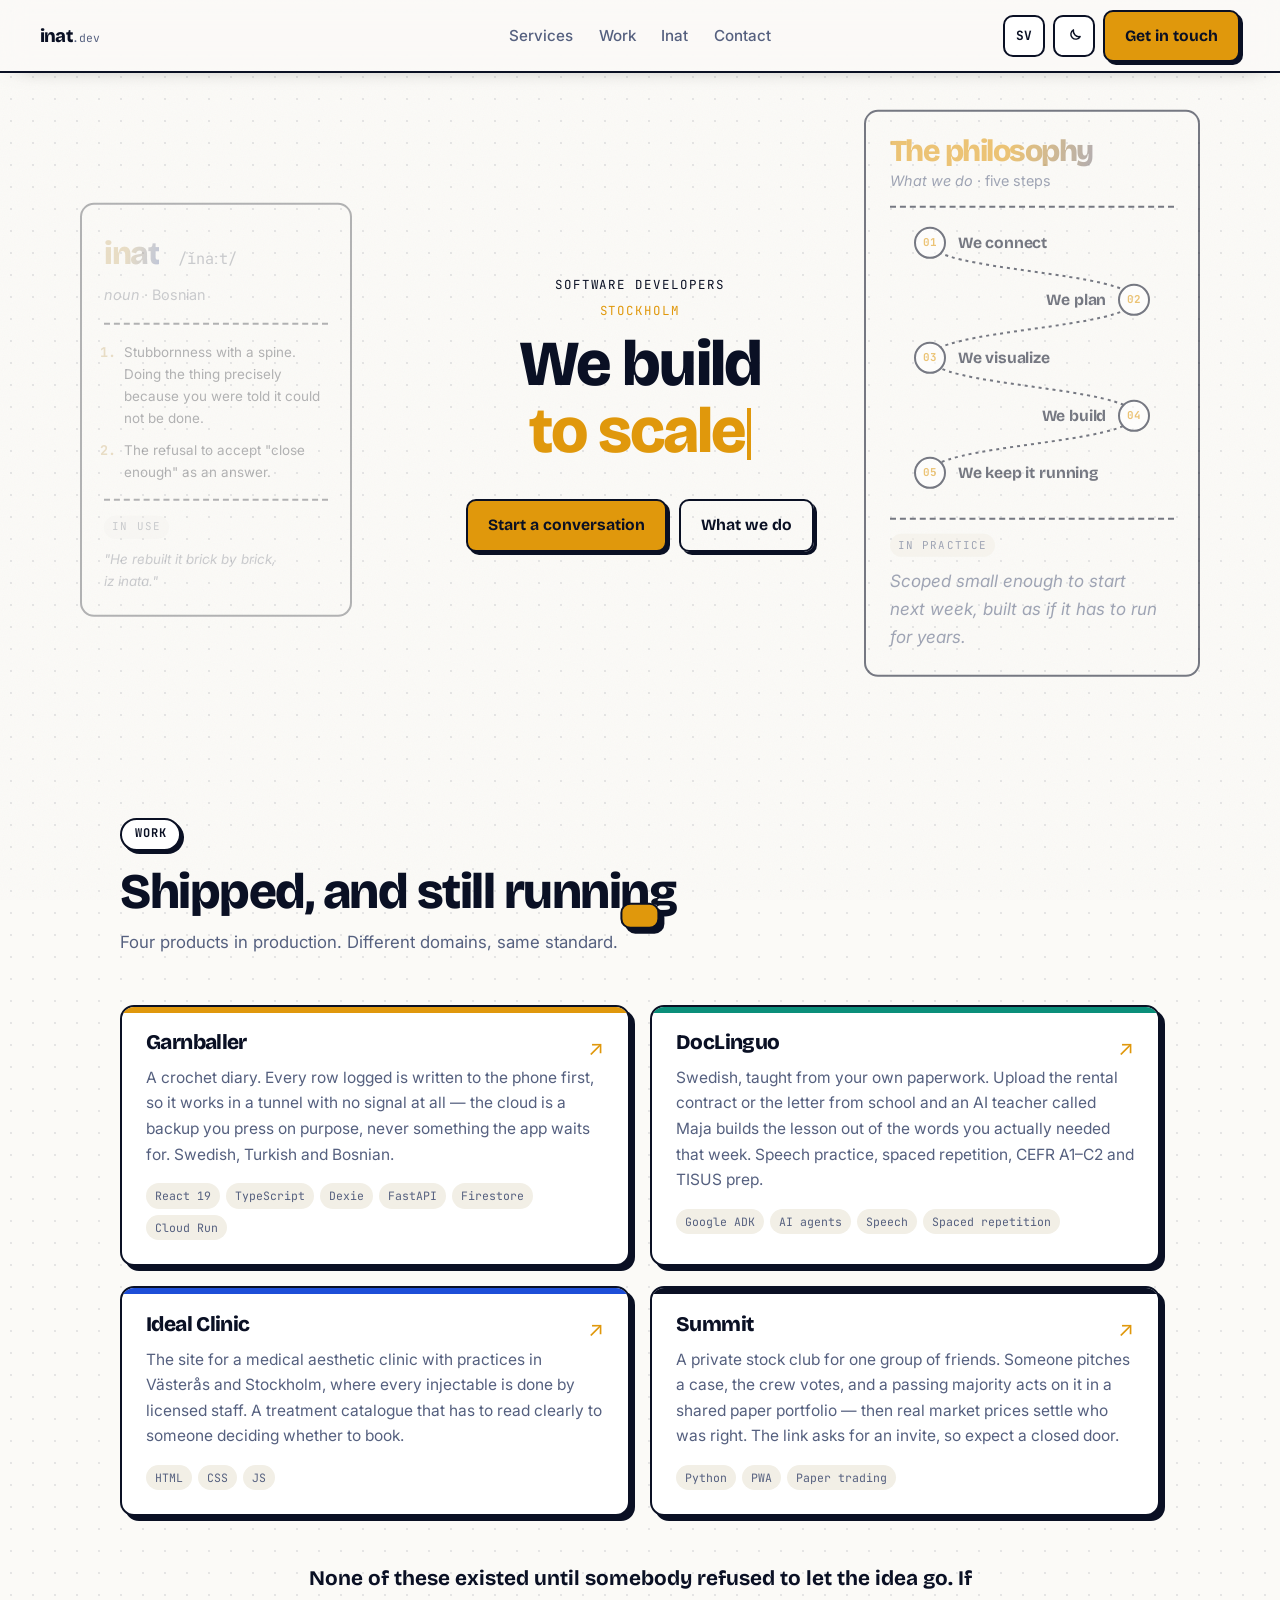
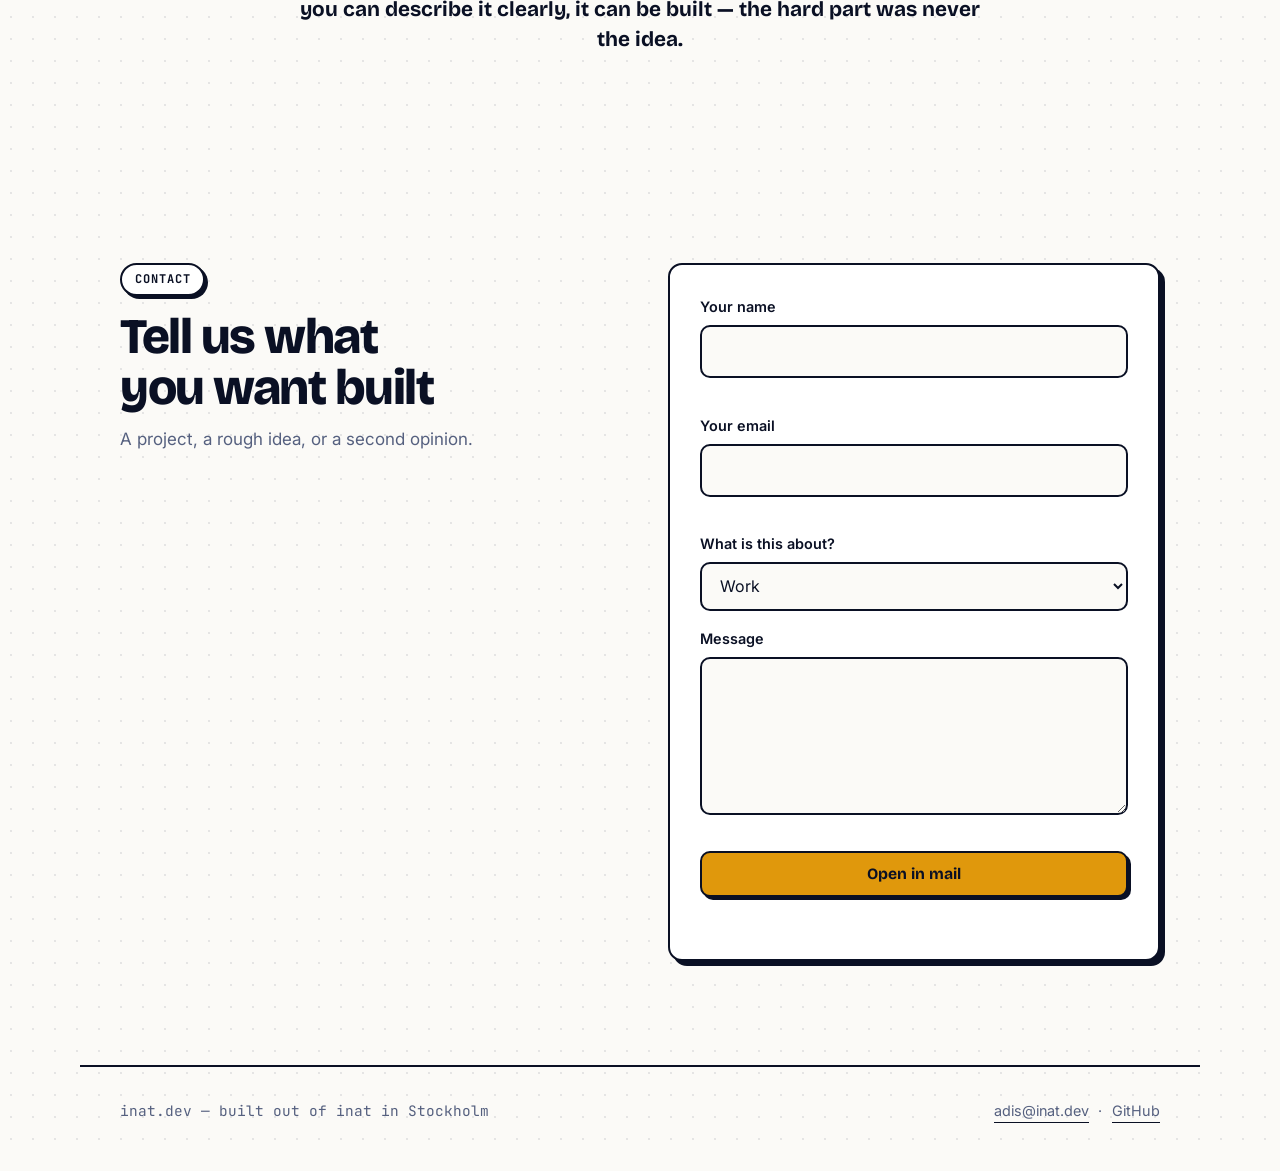
==== index.html @ 03798bd1 "Ordboken till vänster, tjänsterna som ett slingrande kort till höger i hjälten - Ordbokstrycket flyt" ====
<!doctype html>
<html lang="en">
  <head>
    <meta charset="utf-8" />
    <meta name="viewport" content="width=device-width, initial-scale=1, viewport-fit=cover" />

    <title>inat.dev — we build what actually works</title>
    <meta
      name="description"
      content="A Stockholm studio building software that works and keeps working — product builds, AI that does real work, and the integrations underneath. Inat: the stubbornness that refuses close enough."
    />
    <link rel="canonical" href="https://inat.dev/" />

    <meta property="og:type" content="website" />
    <meta property="og:url" content="https://inat.dev/" />
    <meta property="og:title" content="inat.dev — we build what actually works" />
    <meta
      property="og:description"
      content="Product builds, AI that does real work, and the integrations underneath. From Stockholm, out of inat."
    />
    <meta property="og:image" content="https://inat.dev/og.png" />
    <meta property="og:image:width" content="1200" />
    <meta property="og:image:height" content="630" />
    <meta name="twitter:card" content="summary_large_image" />

    <link rel="icon" href="/favicon.svg" type="image/svg+xml" />
    <meta name="theme-color" content="#0A1024" />

    <link rel="preconnect" href="https://fonts.googleapis.com" />
    <link rel="preconnect" href="https://fonts.gstatic.com" crossorigin />
    <link
      href="https://fonts.googleapis.com/css2?family=Bricolage+Grotesque:opsz,wght@12..96,500;12..96,700;12..96,800&family=Inter:wght@400;500;600&family=JetBrains+Mono:wght@400;700&display=swap"
      rel="stylesheet"
    />
    <link rel="stylesheet" href="/styles.css" />

    <script>
      // Set the theme before first paint so the page never flashes the wrong one.
      (function () {
        // The word used to live at /#inat on this page. Old links still point
        // there, so they are handed on to its own page.
        if (location.hash === '#inat') location.replace('/inat/');
        try {
          var saved = localStorage.getItem('inat.theme');
          var prefersLight = window.matchMedia('(prefers-color-scheme: light)').matches;
          document.documentElement.dataset.theme = saved || (prefersLight ? 'light' : 'dark');
          var lang = localStorage.getItem('inat.lang');
          if (lang === 'sv') document.documentElement.lang = 'sv';
        } catch (e) {}
      })();
    </script>

    <script type="application/ld+json">
      {
        "@context": "https://schema.org",
        "@type": "Person",
        "name": "Adis Bacic",
        "url": "https://inat.dev",
        "email": "mailto:adis@inat.dev",
        "jobTitle": "Software engineer",
        "address": { "@type": "PostalAddress", "addressLocality": "Stockholm", "addressCountry": "SE" }
      }
    </script>
  </head>

  <body>
    <a class="skip" href="#main" data-i18n="skip">Skip to content</a>
    <div class="grain" aria-hidden="true"></div>
    <span id="top-sentinel" aria-hidden="true"></span>

    <header class="nav" id="top">
      <span class="nav-progress" id="nav-progress" aria-hidden="true"></span>
      <a class="brand" href="#top">inat<span class="brand-dim">.dev</span></a>

      <div class="nav-scrim" id="nav-scrim" hidden></div>
      <nav class="nav-links" id="nav-links" aria-label="Main">
        <a href="#services" data-i18n="nav.services">Services</a>
        <a href="#work" data-i18n="nav.work">Work</a>
        <a href="/inat/" data-i18n="nav.inat">Inat</a>
        <a href="#contact" data-i18n="nav.contact">Contact</a>
      </nav>

      <div class="nav-actions">
        <button class="chip" id="lang-toggle" type="button" aria-label="Byt till svenska">SV</button>
        <button class="chip theme-btn" id="theme-toggle" type="button" aria-label="Switch to light theme">
          <svg class="icon-sun" viewBox="0 0 24 24" width="17" height="17" aria-hidden="true"
            fill="none" stroke="currentColor" stroke-width="2" stroke-linecap="round">
            <circle cx="12" cy="12" r="4" />
            <path d="M12 2v2M12 20v2M4.9 4.9l1.4 1.4M17.7 17.7l1.4 1.4M2 12h2M20 12h2M4.9 19.1l1.4-1.4M17.7 6.3l1.4-1.4" />
          </svg>
          <svg class="icon-moon" viewBox="0 0 24 24" width="17" height="17" aria-hidden="true"
            fill="none" stroke="currentColor" stroke-width="2" stroke-linejoin="round">
            <path d="M20 13.5A8 8 0 0 1 10.5 4a7 7 0 1 0 9.5 9.5z" />
          </svg>
        </button>
        <a class="btn btn-primary nav-cta" href="#contact" data-i18n="nav.cta">Get in touch</a>
        <button class="chip menu-btn" id="menu-btn" type="button" aria-expanded="false" aria-controls="nav-links" aria-label="Menu">
          <span class="burger" aria-hidden="true"><i></i><i></i><i></i></span>
        </button>
      </div>
    </header>

    <main id="main">
      <!-- ── Hero ───────────────────────────────────────────────────── -->
      <section class="hero">
        <div class="hero-inner reveal">
          <p class="kicker kicker-role" data-i18n="hero.role">Software developers</p>
          <p class="kicker" data-i18n="hero.kicker">Stockholm</p>

          <h1 class="hero-claim">
            <span class="hero-lead-word" id="hero-lead" data-i18n="hero.build">We build</span>
            <span class="sr-only" data-i18n="hero.buildAll">
              We build to scale, securely, for the long term, transparently and
              methodically. We create value, quality, trust and an edge.
            </span>
            <!-- Two copies of the phrase share one grid cell: the hidden sizer
                 holds the whole of it so the row is already the finished width,
                 and the live text types into that width from the left. -->
            <span class="rotator" aria-hidden="true">
              <span class="rotator-sizer" id="rotator-sizer">to scale</span>
              <span class="rotator-live"
                ><span class="rotator-text" id="rotator-text">to scale</span
                ><span class="caret"></span
              ></span>
            </span>
          </h1>

          <div class="hero-cta">
            <a class="btn btn-primary" href="#contact" data-i18n="hero.ctaPrimary">Start a conversation</a>
            <a class="btn btn-ghost" href="#services" data-i18n="hero.ctaSecondary">What we do</a>
          </div>
        </div>

        <!-- The entry as a print on the background: behind the claim, off to
             the left, faded, and out of the flow so it takes no room of its
             own. Decorative here — the readable version, with the pronunciation
             button, lives on /inat/. -->
        <article class="entry hero-entry" aria-hidden="true">
          <div class="entry-top">
            <p class="entry-word">inat</p>
            <span class="say"><span class="ipa">/ǐnaːt/</span></span>
          </div>
          <p class="entry-meta"><em data-i18n="entry.pos">noun</em> · <span data-i18n="entry.lang">Bosnian</span></p>
          <hr class="entry-rule" />
          <ol class="entry-defs">
            <li data-i18n="entry.def1">
              Stubbornness with a spine. Doing the thing precisely because you were
              told it could not be done.
            </li>
            <li data-i18n="entry.def2">The refusal to accept "close enough" as an answer.</li>
          </ol>
          <p class="entry-usage">
            <span class="usage-tag" data-i18n="entry.usageTag">in use</span>
            <span data-i18n="entry.usage">"He rebuilt it brick by brick, iz inata."</span>
          </p>
        </article>

        <!-- What we do, in the entry's clothes: five steps on a line that winds
             down the card. On wide screens it sits on the right as part of the
             backdrop; on narrow ones it drops into the flow under the buttons. -->
        <aside class="entry hero-path" id="services" aria-labelledby="path-title">
          <h2 class="entry-word entry-word-sm" id="path-title" data-i18n="svc.title">The philosophy</h2>
          <p class="entry-meta"><em data-i18n="svc.badge">What we do</em> · <span data-i18n="svc.steps">five steps</span></p>
          <hr class="entry-rule" />
          <div class="curl">
            <!-- One S-curve per step, in a 100×500 box stretched over the five
                 rows: node centres at x 14/86, y 50/150/250/350/450. The curves
                 leave and enter the nodes vertically, so they cross between the
                 rows rather than through the labels. -->
            <svg class="curl-line" viewBox="0 0 100 500" preserveAspectRatio="none" aria-hidden="true" focusable="false">
              <path d="M14 50 C14 100 86 100 86 150 S14 200 14 250 S86 300 86 350 S14 400 14 450" />
            </svg>
            <ol class="curl-steps">
              <li class="curl-step"><span class="curl-node" aria-hidden="true">01</span><span class="curl-label" data-i18n="path.s1.title">We connect</span></li>
              <li class="curl-step"><span class="curl-node" aria-hidden="true">02</span><span class="curl-label" data-i18n="path.s2.title">We plan</span></li>
              <li class="curl-step"><span class="curl-node" aria-hidden="true">03</span><span class="curl-label" data-i18n="path.s3.title">We visualize</span></li>
              <li class="curl-step"><span class="curl-node" aria-hidden="true">04</span><span class="curl-label" data-i18n="path.s4.title">We build</span></li>
              <li class="curl-step"><span class="curl-node" aria-hidden="true">05</span><span class="curl-label" data-i18n="path.s5.title">We keep it running</span></li>
            </ol>
          </div>
          <p class="entry-usage">
            <span class="usage-tag" data-i18n="svc.how">in practice</span>
            <span data-i18n="svc.sub">Scoped small enough to start next week, built as if it has to run for years.</span>
          </p>
        </aside>
      </section>

      <!-- ── Work: proof, not a résumé ───────────────────────────────── -->
      <section id="work" class="section">
        <header class="section-head reveal">
          <p class="badge" data-i18n="proj.badge">Work</p>
          <h2 class="section-title" data-i18n="proj.title">Shipped, and still running</h2>
          <p class="section-sub" data-i18n="proj.sub">
            Four products in production. Different domains, same standard.
          </p>
        </header>

        <div class="cards cards-2">
          <a class="card card-link card-gold reveal" href="https://garnballer.inat.dev" target="_blank" rel="noopener">
            <div class="card-head">
              <h3>Garnballer</h3>
              <span class="arrow" aria-hidden="true">↗</span>
            </div>
            <p data-i18n="proj.garn.body">
              A crochet diary. Every row logged is written to the phone first, so it
              works in a tunnel with no signal at all — the cloud is a backup you press
              on purpose, never something the app waits for. Swedish, Turkish and
              Bosnian.
            </p>
            <ul class="stack">
              <li>React 19</li><li>TypeScript</li><li>Dexie</li><li>FastAPI</li><li>Firestore</li><li>Cloud Run</li>
            </ul>
          </a>

          <a class="card card-link card-teal reveal" href="https://doclinguo.com" target="_blank" rel="noopener">
            <div class="card-head">
              <h3>DocLinguo</h3>
              <span class="arrow" aria-hidden="true">↗</span>
            </div>
            <p data-i18n="proj.doc.body">
              Swedish, taught from your own paperwork. Upload the rental contract or
              the letter from school and an AI teacher called Maja builds the lesson
              out of the words you actually needed that week. Speech practice, spaced
              repetition, CEFR A1–C2 and TISUS prep.
            </p>
            <ul class="stack">
              <li>Google ADK</li><li>AI agents</li><li>Speech</li><li>Spaced repetition</li>
            </ul>
          </a>

          <a class="card card-link card-blue reveal" href="https://idealclinic.se" target="_blank" rel="noopener">
            <div class="card-head">
              <h3>Ideal Clinic</h3>
              <span class="arrow" aria-hidden="true">↗</span>
            </div>
            <p data-i18n="proj.clinic.body">
              The site for a medical aesthetic clinic with practices in Västerås and
              Stockholm, where every injectable is done by licensed staff. A treatment
              catalogue that has to read clearly to someone deciding whether to book.
            </p>
            <ul class="stack">
              <li>HTML</li><li>CSS</li><li>JS</li>
            </ul>
          </a>

          <a class="card card-link reveal" href="https://summit.elyfe.dev" target="_blank" rel="noopener">
            <div class="card-head">
              <h3>Summit</h3>
              <span class="arrow" aria-hidden="true">↗</span>
            </div>
            <p data-i18n="proj.summit.body">
              A private stock club for one group of friends. Someone pitches a case,
              the crew votes, and a passing majority acts on it in a shared paper
              portfolio — then real market prices settle who was right. The link asks
              for an invite, so expect a closed door.
            </p>
            <ul class="stack">
              <li>Python</li><li>PWA</li><li>Paper trading</li>
            </ul>
          </a>
        </div>

        <p class="closing reveal" data-i18n="proj.closing">
          None of these existed until somebody refused to let the idea go. If you can
          describe it clearly, it can be built — the hard part was never the idea.
        </p>
      </section>

      <!-- ── Contact ────────────────────────────────────────────────── -->
      <section id="contact" class="section">
        <div class="contact-grid">
          <div class="reveal">
            <p class="badge" data-i18n="contact.badge">Contact</p>
            <h2 class="section-title" data-i18n="contact.title">Tell us what you want built</h2>
            <p class="prose" data-i18n="contact.sub">A project, a rough idea, or a second opinion.</p>
          </div>

          <form class="form reveal" id="contact-form" novalidate>
            <div class="field">
              <label for="name" data-i18n="contact.name">Your name</label>
              <input id="name" name="name" type="text" autocomplete="name" required />
              <p class="err" data-err="name"></p>
            </div>

            <div class="field">
              <label for="email" data-i18n="contact.email">Your email</label>
              <input id="email" name="email" type="email" autocomplete="email" inputmode="email" required />
              <p class="err" data-err="email"></p>
            </div>

            <div class="field">
              <label for="topic" data-i18n="contact.topic">What is this about?</label>
              <select id="topic" name="topic">
                <option value="Work" data-i18n="contact.topic1">Work</option>
                <option value="Freelance" data-i18n="contact.topic2">Freelance</option>
                <option value="An idea" data-i18n="contact.topic3">An idea</option>
              </select>
            </div>

            <div class="field">
              <label for="message" data-i18n="contact.message">Message</label>
              <textarea id="message" name="message" rows="5" required></textarea>
              <p class="err" data-err="message"></p>
            </div>

            <button class="btn btn-primary btn-block" type="submit" data-i18n="contact.send">
              Open in mail
            </button>
            <p class="form-note" id="form-note" role="status" aria-live="polite"></p>
          </form>
        </div>
      </section>
    </main>

    <footer class="footer">
      <p class="mono">
        inat.dev — <span data-i18n="footer.built">built out of inat in Stockholm</span>
      </p>
      <p class="footer-links">
        <a href="mailto:adis@inat.dev">adis@inat.dev</a>
        <span aria-hidden="true">·</span>
        <a href="https://github.com/AdisBacic" target="_blank" rel="noopener">GitHub</a>
      </p>
    </footer>

    <div class="toast" id="toast" role="status" aria-live="polite"></div>
    <script src="/script.js" defer></script>
  </body>
</html>
---- styles.css ----
/* ==========================================================================
   inat.dev — Adis Bacic
   Hand-written, no framework, no build step.
   ========================================================================== */

*,
*::before,
*::after { box-sizing: border-box; }

:root {
  --font-display: 'Bricolage Grotesque', 'Inter', system-ui, sans-serif;
  --font-body: 'Inter', system-ui, -apple-system, 'Segoe UI', sans-serif;
  --font-mono: 'JetBrains Mono', ui-monospace, 'SF Mono', Menlo, monospace;

  --r: 14px;
  --r-sm: 10px;
  --pad: clamp(1.25rem, 4vw, 2.5rem);
  --maxw: 1120px;
  --shadow: 5px 5px 0 var(--line);
  --shadow-sm: 3px 3px 0 var(--line);
  --ease: cubic-bezier(0.2, 0.8, 0.2, 1);
}

/* Dark is the default: this is a .dev domain at heart. */
:root,
:root[data-theme='dark'] {
  --bg: #0a1024;
  --bg-2: #101a37;
  --bg-3: #16224a;
  --ink: #f2f0ea;
  --ink-dim: #9aa6c8;
  --line: #2b3a68;
  --line-strong: #405392;
  --gold: #f4b740;
  --blue: #6b93ff;
  --teal: #38d3b6;
  --dot: rgba(255, 255, 255, 0.07);
  --on-accent: #0a1024;
  --wordmark-end: #a9c4ff;
}

:root[data-theme='light'] {
  --bg: #fbfaf7;
  --bg-2: #ffffff;
  --bg-3: #f2efe6;
  --ink: #0a1024;
  --ink-dim: #55607f;
  --line: #0a1024;
  --line-strong: #0a1024;
  --gold: #e0980c;
  --blue: #1d4ed8;
  --teal: #0b8f7a;
  --dot: rgba(10, 16, 36, 0.09);
  --on-accent: #fbfaf7;
  --wordmark-end: #1d4ed8;
}

html { -webkit-text-size-adjust: 100%; scroll-behavior: smooth; }

body {
  margin: 0;
  min-height: 100svh;
  font-family: var(--font-body);
  font-size: clamp(1rem, 0.96rem + 0.2vw, 1.0625rem);
  line-height: 1.65;
  color: var(--ink);
  background-color: var(--bg);
  background-image: radial-gradient(var(--dot) 1px, transparent 1px);
  background-size: 22px 22px;
  -webkit-font-smoothing: antialiased;
  overflow-x: hidden;
}

/* A whisper of film grain so the flat colours are not quite flat. */
.grain {
  position: fixed;
  inset: 0;
  z-index: 0;
  pointer-events: none;
  opacity: 0.035;
  background-image: url("data:image/svg+xml,%3Csvg xmlns='http://www.w3.org/2000/svg' width='120' height='120'%3E%3Cfilter id='n'%3E%3CfeTurbulence type='fractalNoise' baseFrequency='0.85' numOctaves='3'/%3E%3C/filter%3E%3Crect width='120' height='120' filter='url(%23n)'/%3E%3C/svg%3E");
}

h1, h2, h3 {
  font-family: var(--font-display);
  font-weight: 800;
  line-height: 1.02;
  letter-spacing: -0.03em;
  margin: 0;
  text-wrap: balance;
}

p { margin: 0; text-wrap: pretty; }

a { color: inherit; }

:focus-visible {
  outline: 3px solid var(--gold);
  outline-offset: 3px;
  border-radius: 4px;
}

.mono { font-family: var(--font-mono); font-size: 0.85em; }

.skip {
  position: absolute;
  left: -9999px;
  top: 0;
  z-index: 100;
  padding: 0.75rem 1rem;
  background: var(--gold);
  color: var(--on-accent);
  font-weight: 600;
}
.skip:focus { left: 1rem; top: 1rem; }

/* ── Buttons ─────────────────────────────────────────────────────────── */

.btn {
  display: inline-flex;
  align-items: center;
  justify-content: center;
  gap: 0.5rem;
  min-height: 46px;
  padding: 0.7rem 1.25rem;
  border: 2px solid var(--line);
  border-radius: var(--r-sm);
  font-family: var(--font-display);
  font-weight: 700;
  font-size: 0.98rem;
  text-decoration: none;
  cursor: pointer;
  background: var(--bg-2);
  color: var(--ink);
  box-shadow: var(--shadow-sm);
  transition: transform 0.14s var(--ease), box-shadow 0.14s var(--ease);
}
.btn:hover { transform: translate(-2px, -2px); box-shadow: 5px 5px 0 var(--line); }
.btn:active { transform: translate(2px, 2px); box-shadow: 0 0 0 var(--line); }

.btn-primary {
  background: var(--gold);
  color: #0a1024;
  border-color: var(--line-strong);
}
.btn-ghost { background: transparent; }
.btn-block { width: 100%; }

.chip {
  display: inline-grid;
  place-items: center;
  min-width: 42px;
  min-height: 42px;
  padding: 0 0.6rem;
  border: 2px solid var(--line);
  border-radius: var(--r-sm);
  background: var(--bg-2);
  color: var(--ink);
  font-family: var(--font-mono);
  font-size: 0.8rem;
  font-weight: 700;
  cursor: pointer;
  transition: transform 0.14s var(--ease), background 0.14s var(--ease);
}
.chip:hover { transform: translateY(-2px); background: var(--bg-3); }

.theme-btn { color: var(--ink); }
.theme-btn .icon-sun,
.theme-btn .icon-moon { display: none; }
:root[data-theme='dark'] .theme-btn .icon-sun { display: block; color: var(--gold); }
:root[data-theme='light'] .theme-btn .icon-moon { display: block; }

#top-sentinel {
  position: absolute;
  top: 14px;
  left: 0;
  width: 1px;
  height: 1px;
  pointer-events: none;
}

/* ── Nav ─────────────────────────────────────────────────────────────── */

.nav {
  position: sticky;
  top: 0;
  z-index: 40;
  display: grid;
  grid-template-columns: 1fr auto 1fr;
  align-items: center;
  gap: 1rem;
  padding: 1.1rem var(--pad);
  border-bottom: 2px solid transparent;
  background: transparent;
  transition:
    padding 0.28s var(--ease),
    border-color 0.28s var(--ease),
    box-shadow 0.28s var(--ease);
}

/*
 * The blur gets a layer of its own and never sits on .nav itself.
 *
 * `backdrop-filter` makes an element the containing block for its
 * position: fixed descendants — and on mobile both the slide-in panel and the
 * scrim are fixed children of the nav. With the filter on .nav they resolved
 * against the bar instead of the viewport, so the moment the page was scrolled
 * the panel collapsed from full height to 120px and the scrim to 61px.
 */
.nav::before {
  content: '';
  position: absolute;
  inset: 0;
  z-index: -1;
  pointer-events: none;
  opacity: 0;
  background: color-mix(in srgb, var(--bg) 86%, transparent);
  backdrop-filter: blur(12px) saturate(1.3);
  transition: opacity 0.28s var(--ease);
}
.nav.is-scrolled::before { opacity: 1; }

/* Only becomes a bar once you have left the top: at rest it floats over the
   hero, so the claim gets the full height of the screen. */
.nav.is-scrolled {
  padding-block: 0.6rem;
  border-bottom-color: var(--line);
  box-shadow: 0 6px 24px -18px rgba(0, 0, 0, 0.6);
}

/* Reading progress, drawn on the nav's own bottom edge. */
.nav-progress {
  position: absolute;
  left: 0;
  bottom: -2px;
  height: 2px;
  width: 0;
  background: linear-gradient(90deg, var(--gold), var(--blue));
  transition: width 0.12s linear;
  pointer-events: none;
}

.brand {
  justify-self: start;
  font-family: var(--font-display);
  font-weight: 800;
  font-size: 1.35rem;
  letter-spacing: -0.045em;
  text-decoration: none;
  transition: font-size 0.28s var(--ease);
}
.nav.is-scrolled .brand { font-size: 1.15rem; }
/* Mono for the TLD: the word is the brand, the suffix is an address. */
.brand-dim {
  font-family: var(--font-mono);
  font-weight: 400;
  font-size: 0.62em;
  letter-spacing: 0;
  color: var(--ink-dim);
}

.nav-links { display: flex; gap: 1.6rem; justify-self: center; }
.nav-links a {
  position: relative;
  font-weight: 500;
  font-size: 0.95rem;
  text-decoration: none;
  color: var(--ink-dim);
  padding: 0.35rem 0;
  transition: color 0.15s;
}
.nav-links a::after {
  content: '';
  position: absolute;
  left: 0;
  right: 0;
  bottom: 0;
  height: 2px;
  background: var(--gold);
  transform: scaleX(0);
  transform-origin: left;
  transition: transform 0.22s var(--ease);
}
.nav-links a:hover { color: var(--ink); }
.nav-links a:hover::after,
.nav-links a[aria-current]::after { transform: scaleX(1); }
.nav-links a[aria-current] { color: var(--ink); }

.nav-actions { display: flex; align-items: center; gap: 0.5rem; justify-self: end; }
.menu-btn { display: none; }
.nav-scrim { display: none; }

/* Animated burger → close. */
.burger { display: grid; gap: 4px; width: 18px; }
.burger i {
  display: block;
  height: 2px;
  background: var(--ink);
  border-radius: 2px;
  transition: transform 0.26s var(--ease), opacity 0.2s var(--ease);
}
[aria-expanded='true'] .burger i:nth-child(1) { transform: translateY(6px) rotate(45deg); }
[aria-expanded='true'] .burger i:nth-child(2) { opacity: 0; }
[aria-expanded='true'] .burger i:nth-child(3) { transform: translateY(-6px) rotate(-45deg); }

@media (max-width: 860px) {
  .nav { grid-template-columns: 1fr auto; padding-block: 0.85rem; }
  .nav-cta { display: none; }
  .menu-btn { display: inline-grid; }

  /* A real panel rather than a dropdown: full height, slides in from the right,
     and the page behind it is dimmed and locked. */
  .nav-links {
    position: fixed;
    inset: 0 0 0 auto;
    width: min(19rem, 82vw);
    flex-direction: column;
    align-content: start;
    gap: 0;
    padding: 5.5rem 1.5rem 2rem;
    background: var(--bg-2);
    border-left: 2px solid var(--line);
    box-shadow: -20px 0 50px -30px rgba(0, 0, 0, 0.7);
    transform: translateX(101%);
    transition: transform 0.32s var(--ease);
    z-index: 45;
  }
  .nav-links.open { transform: translateX(0); }
  .nav-links a {
    font-family: var(--font-display);
    font-weight: 700;
    font-size: 1.15rem;
    padding: 0.95rem 0;
    border-bottom: 1px dashed var(--line);
    color: var(--ink);
  }
  .nav-links a::after { display: none; }

  /* The nav has to outrank both the scrim and the panel, or the close button
     ends up underneath them and the menu can only be dismissed by tapping
     around it. */
  .nav { z-index: 46; }

  /* The panel is a positioned child of the nav, so inside the nav's own
     stacking context it paints over anything static — the burger included.
     Giving the action cluster a layer of its own keeps the close button on top
     while the menu is open. */
  .nav-actions { position: relative; z-index: 47; }

  .nav-scrim {
    display: block;
    position: fixed;
    inset: 0;
    z-index: 44;
    background: rgba(4, 8, 20, 0.5);
    backdrop-filter: blur(2px);
    opacity: 0;
    /* Load-bearing. An element at opacity 0 still takes every tap, and this
       class selector overrides the `hidden` attribute the script sets — so
       without it the scrim sits invisibly over the whole page on mobile and
       swallows all input, the menu button included. */
    pointer-events: none;
    transition: opacity 0.28s var(--ease);
  }
  .nav-scrim.show { opacity: 1; pointer-events: auto; }
  .nav-scrim[hidden] { display: none; }
  body.menu-open { overflow: hidden; }
}

/* ── Layout ──────────────────────────────────────────────────────────── */

main { position: relative; z-index: 1; }

/* Anchor jumps must not park the heading underneath the sticky header. */
section[id] { scroll-margin-top: 6rem; }

.section {
  max-width: var(--maxw);
  margin-inline: auto;
  padding: clamp(3.5rem, 9vw, 6.5rem) var(--pad);
}

.section-head { max-width: 46rem; margin-bottom: clamp(2rem, 4vw, 3rem); }
.section-title { font-size: clamp(1.9rem, 4.6vw, 3.1rem); margin-bottom: 0.7rem; }
.section-sub { color: var(--ink-dim); font-size: 1.05rem; }

.badge {
  display: inline-block;
  margin-bottom: 1rem;
  padding: 0.3rem 0.8rem;
  border: 2px solid var(--line);
  border-radius: 999px;
  background: var(--bg-2);
  box-shadow: var(--shadow-sm);
  font-family: var(--font-mono);
  font-size: 0.75rem;
  font-weight: 700;
  text-transform: uppercase;
  letter-spacing: 0.08em;
}

.prose { color: var(--ink-dim); margin-bottom: 1rem; max-width: 40rem; }

/* ── Hero ────────────────────────────────────────────────────────────── */

/* One centred column with two things on the backdrop: the dictionary entry on
   the left and the path card on the right. Both are absolutely positioned, so
   the claim and the call to action stay centred and the hero takes no extra
   height from either. */
.hero {
  position: relative;
  max-width: var(--maxw);
  margin-inline: auto;
  padding: clamp(4rem, 11vw, 7.5rem) var(--pad) clamp(3rem, 7vw, 5rem);
  min-height: min(72svh, 640px);
  display: grid;
  justify-items: center;
  align-content: center;
  isolation: isolate;
}

.hero-inner {
  max-width: 46rem;
  text-align: center;
}

/* The entry as a print on the background: absolutely positioned on the left
   and behind the text, so the section below starts where the claim ends, not
   where the print does. No fill and no shadow, so the dot grid shows through.
   `z-index: -1` inside the hero's own stacking context keeps it behind the
   text without falling behind the page. */
.entry.hero-entry {
  position: absolute;
  z-index: -1;
  left: 0;
  top: 50%;
  transform: translateY(-46%);
  width: min(17rem, 26%);
  padding: clamp(1rem, 2vw, 1.4rem);
  font-size: 0.84rem;
  background: transparent;
  box-shadow: none;
  opacity: 0.3;
  filter: saturate(0.5);
  pointer-events: none;
  user-select: none;
}
.hero-entry .entry-word { font-size: clamp(1.6rem, 3vw, 2rem); }

/* Only where there is room on both sides of the claim. Narrower than this the
   print goes — the full entry has its own page. (The path card's narrow-screen
   rule sits with the card's own styles further down.) */
@media (max-width: 1099px) {
  .entry.hero-entry { display: none; }
}

/* /inat/ borrows the hero for the switch. The title is a statement, not the
   pitch, so it runs one size down from the landing claim. */
.hero-title {
  font-size: clamp(1.9rem, 4.6vw, 3.1rem);
  max-width: 22ch;
  margin: 0 auto 0.9rem;
}

.kicker {
  font-family: var(--font-mono);
  font-size: 0.78rem;
  text-transform: uppercase;
  letter-spacing: 0.16em;
  color: var(--gold);
  margin-bottom: 0.6rem;
}
/* What we are, above where we are. */
.kicker-role { color: var(--ink); margin-bottom: 0.3rem; }

.hero-claim {
  font-size: clamp(2.1rem, 5.6vw, 4rem);
  line-height: 1.04;
  margin-bottom: 1.8rem;
}

/* Lead and rotation are separate rows. The rotation row is a one-cell grid
   holding two copies of the phrase: an invisible sizer with the whole of it,
   and the live text typing over it. The cell takes the sizer's width and the
   row centres the cell, so each letter lands exactly where it will sit in the
   finished phrase — centred text that types left to right without the whole
   line shuffling half a character on every keystroke. */
.hero-claim .rotator {
  --caret-w: 0.06em;
  --caret-gap: 2px;
  display: grid;
  grid-template-columns: minmax(0, max-content);
  justify-content: center;
  text-align: left;
  color: var(--gold);
  /* One line is enough for every phrase in the rotation — the widest, "for the
     long term", measures 467px against 544px available. Reserving two, as the
     longer phrases once needed, left a permanent empty row under the claim. */
  min-height: 1.14em;
}
.rotator-sizer,
.rotator-live { grid-area: 1 / 1; white-space: pre-wrap; }
.rotator-sizer { visibility: hidden; }
/* The live copy ends in a caret, so the sizer has to end in one too. Without
   this the cell grows by a caret on the last keystroke and the whole line
   steps left by half of it — the very shuffle this arrangement exists to stop. */
.rotator-sizer::after {
  content: '';
  display: inline-block;
  width: calc(var(--caret-w) + var(--caret-gap));
}

.hero-lead-word {
  display: inline-block;
  transition: opacity 0.26s var(--ease), transform 0.26s var(--ease);
}
.hero-lead-word.is-swapping { opacity: 0; transform: translateY(-0.18em); }

.caret {
  display: inline-block;
  width: var(--caret-w);
  height: 0.82em;
  margin-left: var(--caret-gap);
  vertical-align: -0.14em;
  background: var(--gold);
  animation: blink 1.05s steps(1) infinite;
}
@keyframes blink { 50% { opacity: 0; } }

.hero-thesis {
  font-size: clamp(1rem, 1.6vw, 1.15rem);
  color: var(--ink-dim);
  max-width: 34rem;
  margin-inline: auto;
  margin-bottom: 1.6rem;
}

.hero-cta { display: flex; flex-wrap: wrap; justify-content: center; gap: 0.7rem; }

.sr-only {
  position: absolute;
  width: 1px; height: 1px;
  padding: 0; margin: -1px;
  overflow: hidden;
  clip-path: inset(50%);
  white-space: nowrap;
  border: 0;
}

/* ── The dictionary entry: a print on the landing, the real thing on /inat/ ── */

.entry {
  position: relative;
  padding: clamp(1.25rem, 3vw, 1.9rem);
  border: 2px solid var(--line);
  border-radius: var(--r);
  background: var(--bg-2);
  box-shadow: var(--shadow);
}
.entry-inline { margin: 1.5rem 0; max-width: 34rem; }

.entry-top { display: flex; align-items: baseline; gap: 1rem; flex-wrap: wrap; }
.entry-word {
  font-family: var(--font-display);
  font-weight: 800;
  font-size: clamp(2.2rem, 6vw, 3.2rem);
  letter-spacing: -0.05em;
  background: linear-gradient(100deg, var(--gold) 0%, var(--gold) 42%, var(--wordmark-end) 100%);
  -webkit-background-clip: text;
  background-clip: text;
  color: transparent;
}
.say { border: 0; background: none; padding: 0.2rem; cursor: pointer; color: var(--ink-dim); }
.ipa { font-family: var(--font-mono); font-size: 0.95rem; }
.say:hover { color: var(--gold); }

.entry-meta { font-size: 0.9rem; color: var(--ink-dim); margin-top: 0.15rem; }
.entry-rule { border: 0; border-top: 2px dashed var(--line); margin: 1rem 0; }

.entry-defs { margin: 0; padding-left: 1.2rem; display: grid; gap: 0.6rem; }
.entry-defs li { color: var(--ink); }
.entry-defs li::marker { color: var(--gold); font-family: var(--font-mono); font-weight: 700; }

.entry-usage {
  margin-top: 1rem;
  padding-top: 0.9rem;
  border-top: 2px dashed var(--line);
  color: var(--ink-dim);
  font-style: italic;
  display: flex;
  gap: 0.6rem;
  align-items: baseline;
  flex-wrap: wrap;
}
.usage-tag {
  font-family: var(--font-mono);
  font-style: normal;
  font-size: 0.68rem;
  text-transform: uppercase;
  letter-spacing: 0.1em;
  padding: 0.15rem 0.5rem;
  border-radius: 999px;
  background: var(--bg-3);
  color: var(--ink-dim);
}

.aside {
  margin-top: 1.25rem;
  font-size: 0.9rem;
  color: var(--ink-dim);
  opacity: 0.75;
}

/* ── Cards ───────────────────────────────────────────────────────────── */

.cards { display: grid; grid-template-columns: repeat(3, 1fr); gap: 1.25rem; }
.cards-2 { grid-template-columns: repeat(2, 1fr); }

@media (max-width: 900px) { .cards, .cards-2 { grid-template-columns: 1fr; } }

.card {
  position: relative;
  padding: 1.5rem;
  border: 2px solid var(--line);
  border-radius: var(--r);
  background: var(--bg-2);
  box-shadow: var(--shadow);
  transition: transform 0.18s var(--ease), box-shadow 0.18s var(--ease);
  overflow: hidden;
}
.card::before {
  content: '';
  position: absolute;
  inset: 0 0 auto 0;
  height: 6px;
  background: var(--line-strong);
}
.card-blue::before { background: var(--blue); }
.card-gold::before { background: var(--gold); }
.card-teal::before { background: var(--teal); }

.card:hover { transform: translate(-3px, -3px); box-shadow: 8px 8px 0 var(--line); }

.card h3 { font-size: 1.3rem; margin: 0.9rem 0 0.6rem; }
.card p { color: var(--ink-dim); font-size: 0.97rem; }

/* ── The path card: five steps on a winding line, in the entry's clothes ── */

.entry.hero-path {
  position: absolute;
  z-index: -1;
  right: 0;
  top: 50%;
  transform: translateY(-50%);
  width: min(21rem, 32%);
  padding: clamp(1.1rem, 2vw, 1.5rem);
  background: transparent;
  box-shadow: none;
  opacity: 0.55;
  transition: opacity 0.25s var(--ease);
  scroll-margin-top: 6rem;
}
/* Faded like the print until you reach for it. */
.entry.hero-path:hover,
.entry.hero-path:focus-within { opacity: 1; }

/* The card is taller than the claim, so where it floats the hero has to be at
   least tall enough to hold it — otherwise it pokes into the nav and the next
   section on short viewports. */
@media (min-width: 1100px) {
  .hero { min-height: 40rem; }
}

/* Narrower than that, the card is the offer and drops into the flow under the
   buttons at full strength. After the base rule on purpose: same specificity. */
@media (max-width: 1099px) {
  .entry.hero-path {
    position: static;
    transform: none;
    width: 100%;
    max-width: 34rem;
    margin-top: clamp(2rem, 6vw, 3rem);
    opacity: 1;
    background: var(--bg-2);
    box-shadow: var(--shadow);
  }
}
.entry-word-sm { font-size: clamp(1.5rem, 2.4vw, 1.9rem); }
.hero-path .entry-meta { margin-top: 0.1rem; }
.hero-path .entry-rule { margin: 0.8rem 0 0.4rem; }

/* Rows of equal height; the SVG behind them is stretched to the same box, so
   its S-curves land on the node centres whatever the card's actual width. */
.curl {
  --row: 3.6rem;
  --node: 2rem;
  position: relative;
}
.curl-line {
  position: absolute;
  inset: 0;
  width: 100%;
  height: 100%;
  pointer-events: none;
  color: var(--line-strong);
}
.curl-line path {
  fill: none;
  stroke: currentColor;
  stroke-width: 2;
  stroke-dasharray: 3 4;
  vector-effect: non-scaling-stroke;
}
.curl-steps { list-style: none; margin: 0; padding: 0; position: relative; }
.curl-step {
  display: flex;
  align-items: center;
  gap: 0.75rem;
  height: var(--row);
  padding-left: calc(14% - var(--node) / 2);
}
.curl-step:nth-child(even) {
  flex-direction: row-reverse;
  padding-left: 0;
  padding-right: calc(14% - var(--node) / 2);
  text-align: right;
}
.curl-node {
  flex: none;
  display: grid;
  place-items: center;
  width: var(--node);
  height: var(--node);
  border: 2px solid var(--line);
  border-radius: 50%;
  background: var(--bg-2);
  font-family: var(--font-mono);
  font-size: 0.68rem;
  font-weight: 700;
  color: var(--gold);
}
.curl-label {
  font-family: var(--font-display);
  font-weight: 700;
  font-size: 0.98rem;
  letter-spacing: -0.01em;
}

.card-link { text-decoration: none; display: block; }
.card-head { display: flex; align-items: center; justify-content: space-between; gap: 1rem; }
.card-head h3 { margin: 0 0 0.6rem; }
.arrow { font-size: 1.3rem; color: var(--gold); transition: transform 0.18s var(--ease); }
.card-link:hover .arrow { transform: translate(3px, -3px); }

.role {
  font-family: var(--font-mono);
  font-size: 0.72rem;
  text-transform: uppercase;
  letter-spacing: 0.09em;
  color: var(--gold);
  margin-bottom: 0.6rem;
}

.closing {
  max-width: 44rem;
  margin: clamp(2rem, 5vw, 3rem) auto 0;
  text-align: center;
  font-family: var(--font-display);
  font-weight: 700;
  font-size: clamp(1.05rem, 2vw, 1.3rem);
  line-height: 1.45;
  color: var(--ink);
}

.stack { display: flex; flex-wrap: wrap; gap: 0.4rem; list-style: none; margin: 1rem 0 0; padding: 0; }
.stack li {
  font-family: var(--font-mono);
  font-size: 0.72rem;
  padding: 0.2rem 0.55rem;
  border-radius: 999px;
  background: var(--bg-3);
  color: var(--ink-dim);
}

/* ── /inat/: the word's own page ─────────────────────────────────────── */

.section-dark {
  max-width: none;
  background: var(--bg-3);
  border-block: 2px solid var(--line);
}

/* The entry on the left, the story on the right; one column on phones with the
   definition first, because that is the thing people came to read. */
.inat-grid {
  max-width: var(--maxw);
  margin-inline: auto;
  display: grid;
  grid-template-columns: minmax(0, 0.9fr) minmax(0, 1.1fr);
  gap: clamp(1.5rem, 5vw, 4rem);
  align-items: start;
}
@media (max-width: 900px) { .inat-grid { grid-template-columns: 1fr; } }

/* On its own page the story is meant to be read, so it runs at full size. */
.inat-note {
  display: grid;
  gap: 1rem;
  font-size: 1.02rem;
  line-height: 1.7;
}
.inat-day {
  font-family: var(--font-mono);
  font-size: 0.8rem;
  color: var(--ink-dim);
  margin-top: 0.5rem;
}

/* The way back to the pitch. */
.inat-next-inner { max-width: 40rem; margin-inline: auto; text-align: center; }
.inat-next-inner .section-title { margin-bottom: 1.4rem; }

.principles { list-style: none; margin: 0; padding: 0; display: grid; gap: 0.7rem; }
.principles li {
  padding: 0.9rem 1.1rem;
  border: 2px solid var(--line);
  border-radius: var(--r-sm);
  background: var(--bg-2);
  box-shadow: var(--shadow-sm);
  font-family: var(--font-display);
  font-weight: 700;
  font-size: 1rem;
}
.principles li::before { content: '→'; color: var(--gold); margin-right: 0.6rem; }

/* After .principles on purpose: same specificity, and this one has to win on
   margin, or the row loses its top gap and its centring. */
.principles-row {
  max-width: var(--maxw);
  margin: clamp(2rem, 5vw, 3rem) auto 0;
  grid-template-columns: repeat(auto-fit, minmax(15rem, 1fr));
}
.principles-row li { font-size: 0.9rem; padding: 0.7rem 0.9rem; }

.switch-row { display: flex; align-items: center; gap: 1rem; flex-wrap: wrap; margin-top: 1.8rem; }

/* Sized from three numbers so the same markup can be a footnote or a headline.
   The knob's travel falls out of the track: it moves by the difference between
   the track's width and its height. */
.switch {
  --sw-w: 56px;
  --sw-h: 32px;
  --sw-pad: 3px;
  display: inline-flex;
  align-items: center;
  gap: 0.7rem;
  border: 0;
  background: none;
  padding: 0;
  cursor: pointer;
  color: inherit;
  font-family: var(--font-display);
  font-weight: 700;
}
.switch-track {
  width: var(--sw-w);
  height: var(--sw-h);
  border: 2px solid var(--line);
  border-radius: 999px;
  background: var(--bg-2);
  display: inline-block;
  position: relative;
  flex: none;
  transition: background 0.2s var(--ease);
}
.switch-knob {
  position: absolute;
  top: var(--sw-pad);
  left: var(--sw-pad);
  width: calc(var(--sw-h) - 4px - 2 * var(--sw-pad));
  height: calc(var(--sw-h) - 4px - 2 * var(--sw-pad));
  border-radius: 50%;
  background: var(--ink-dim);
  transition: transform 0.22s var(--ease), background 0.2s var(--ease);
}
.switch.is-on .switch-track { background: var(--gold); }
.switch.is-on .switch-knob {
  transform: translateX(calc(var(--sw-w) - var(--sw-h)));
  background: #0a1024;
}
.switch.refuse { animation: refuse 0.4s var(--ease); }
@keyframes refuse {
  0%, 100% { transform: translateX(0); }
  25% { transform: translateX(-6px); }
  75% { transform: translateX(6px); }
}
.switch-say { font-family: var(--font-mono); font-size: 0.85rem; color: var(--gold); min-height: 1.2em; }

/* The headline version on /inat/: the switch is the first thing on the page,
   so it gets headline proportions and a shake to match. */
.switch-row-hero {
  flex-direction: column;
  align-items: center;
  gap: 0.9rem;
  margin: 0.4rem 0 1.6rem;
}
.switch-xl {
  --sw-w: 124px;
  --sw-h: 68px;
  --sw-pad: 5px;
  gap: 1.1rem;
  font-size: clamp(1.5rem, 4vw, 2.4rem);
  letter-spacing: -0.03em;
}
.switch-xl.refuse { animation: refuse-xl 0.4s var(--ease); }
@keyframes refuse-xl {
  0%, 100% { transform: translateX(0); }
  25% { transform: translateX(-12px); }
  75% { transform: translateX(12px); }
}
.switch-row-hero .switch-say { font-size: 1.05rem; min-height: 1.4em; }
@media (max-width: 480px) {
  .switch-xl { --sw-w: 96px; --sw-h: 54px; --sw-pad: 4px; gap: 0.8rem; }
}

/* ── Contact ─────────────────────────────────────────────────────────── */

.contact-grid {
  display: grid;
  grid-template-columns: 1fr 1fr;
  gap: clamp(1.5rem, 5vw, 3.5rem);
  align-items: start;
}
@media (min-width: 901px) {
  .contact-grid > div:first-child { position: sticky; top: 6.5rem; }
}
@media (max-width: 900px) { .contact-grid { grid-template-columns: 1fr; } }

.form {
  padding: clamp(1.25rem, 3vw, 1.9rem);
  border: 2px solid var(--line);
  border-radius: var(--r);
  background: var(--bg-2);
  box-shadow: var(--shadow);
  display: grid;
  gap: 1rem;
}

.field { display: grid; gap: 0.4rem; }
.field label { font-weight: 600; font-size: 0.9rem; }

.field input,
.field select,
.field textarea {
  width: 100%;
  padding: 0.7rem 0.85rem;
  border: 2px solid var(--line);
  border-radius: var(--r-sm);
  background: var(--bg);
  color: var(--ink);
  font: inherit;
  font-size: 1rem; /* >=16px so iOS does not zoom on focus */
}
.field textarea { resize: vertical; min-height: 120px; }
.field input:focus-visible,
.field select:focus-visible,
.field textarea:focus-visible { outline-offset: 1px; }

.err { color: #ff8a8a; font-size: 0.82rem; min-height: 1em; }
:root[data-theme='light'] .err { color: #c02626; }
.field.invalid input,
.field.invalid textarea { border-color: #ff8a8a; }

.form-note { font-family: var(--font-mono); font-size: 0.82rem; color: var(--gold); min-height: 1.2em; }

/* ── Footer ──────────────────────────────────────────────────────────── */

.footer {
  position: relative;
  z-index: 1;
  border-top: 2px solid var(--line);
  padding: 2rem var(--pad);
  max-width: var(--maxw);
  margin-inline: auto;
  display: flex;
  justify-content: space-between;
  gap: 1rem;
  flex-wrap: wrap;
  color: var(--ink-dim);
}
.footer-links { display: flex; gap: 0.6rem; font-size: 0.9rem; }
.footer-links a { text-decoration: none; border-bottom: 1px solid var(--line-strong); }
.footer-links a:hover { color: var(--gold); }

/* ── Toast ───────────────────────────────────────────────────────────── */

.toast {
  position: fixed;
  left: 50%;
  bottom: 1.5rem;
  z-index: 60;
  transform: translate(-50%, 200%);
  padding: 0.7rem 1.1rem;
  border: 2px solid var(--line);
  border-radius: var(--r-sm);
  background: var(--gold);
  color: #0a1024;
  font-family: var(--font-display);
  font-weight: 700;
  box-shadow: var(--shadow);
  transition: transform 0.32s var(--ease);
}
.toast.show { transform: translate(-50%, 0); }

/* ── Reveal on scroll ────────────────────────────────────────────────
   Only hidden when JS is actually running. Without JS the page is simply
   visible — an animation must never be the reason content cannot be read. */

html.js .reveal { opacity: 0; transform: translateY(18px); }
html.js .reveal.is-in {
  opacity: 1;
  transform: none;
  transition: opacity 0.6s var(--ease), transform 0.6s var(--ease);
}

/* ── Inat mode: the easter egg ───────────────────────────────────────── */

body.inat-mode { --line: var(--gold); --line-strong: var(--gold); }
body.inat-mode .card::before { background: var(--gold); }

@media (prefers-reduced-motion: reduce) {
  html { scroll-behavior: auto; }
  *, *::before, *::after {
    animation-duration: 0.01ms !important;
    animation-iteration-count: 1 !important;
    transition-duration: 0.01ms !important;
  }
  html.js .reveal { opacity: 1; transform: none; }
  .caret { animation: none; }
  /* The script hides the caret here, so the sizer drops its stand-in too. */
  .rotator-sizer::after { display: none; }
}
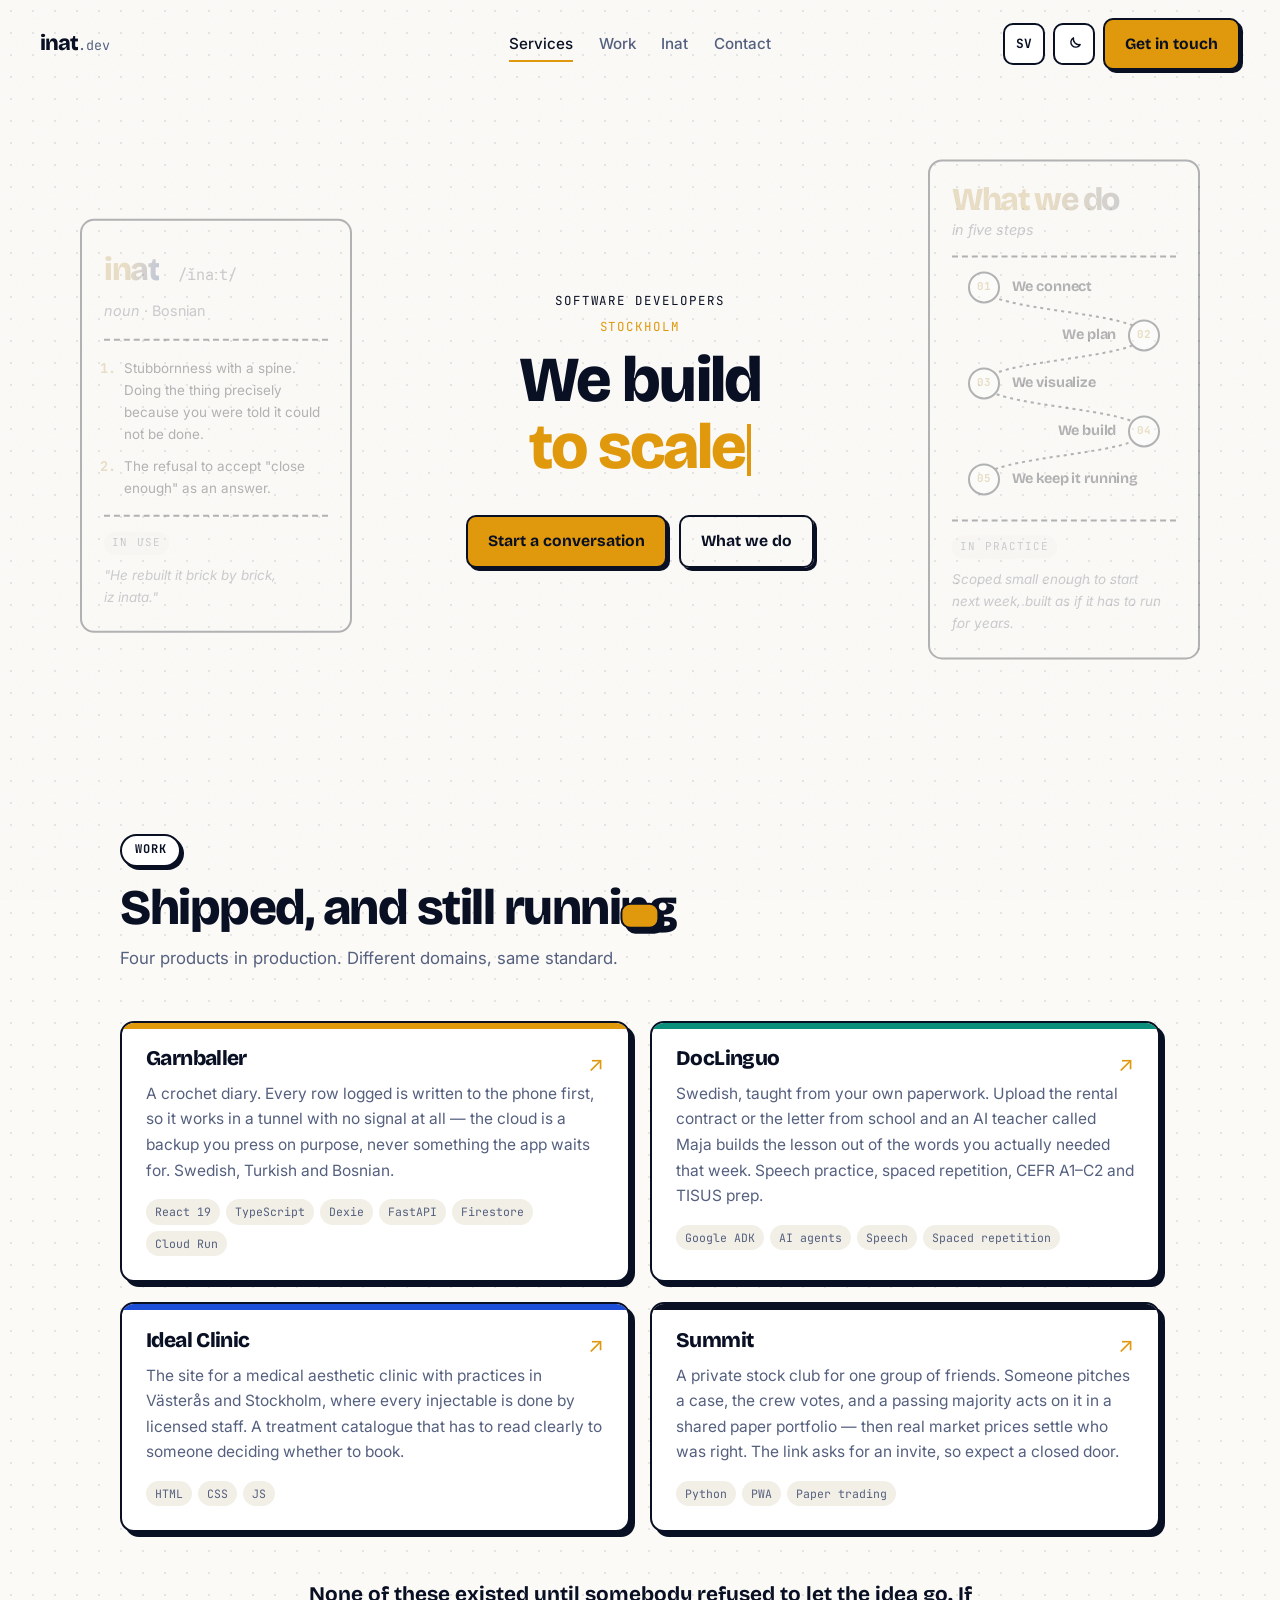
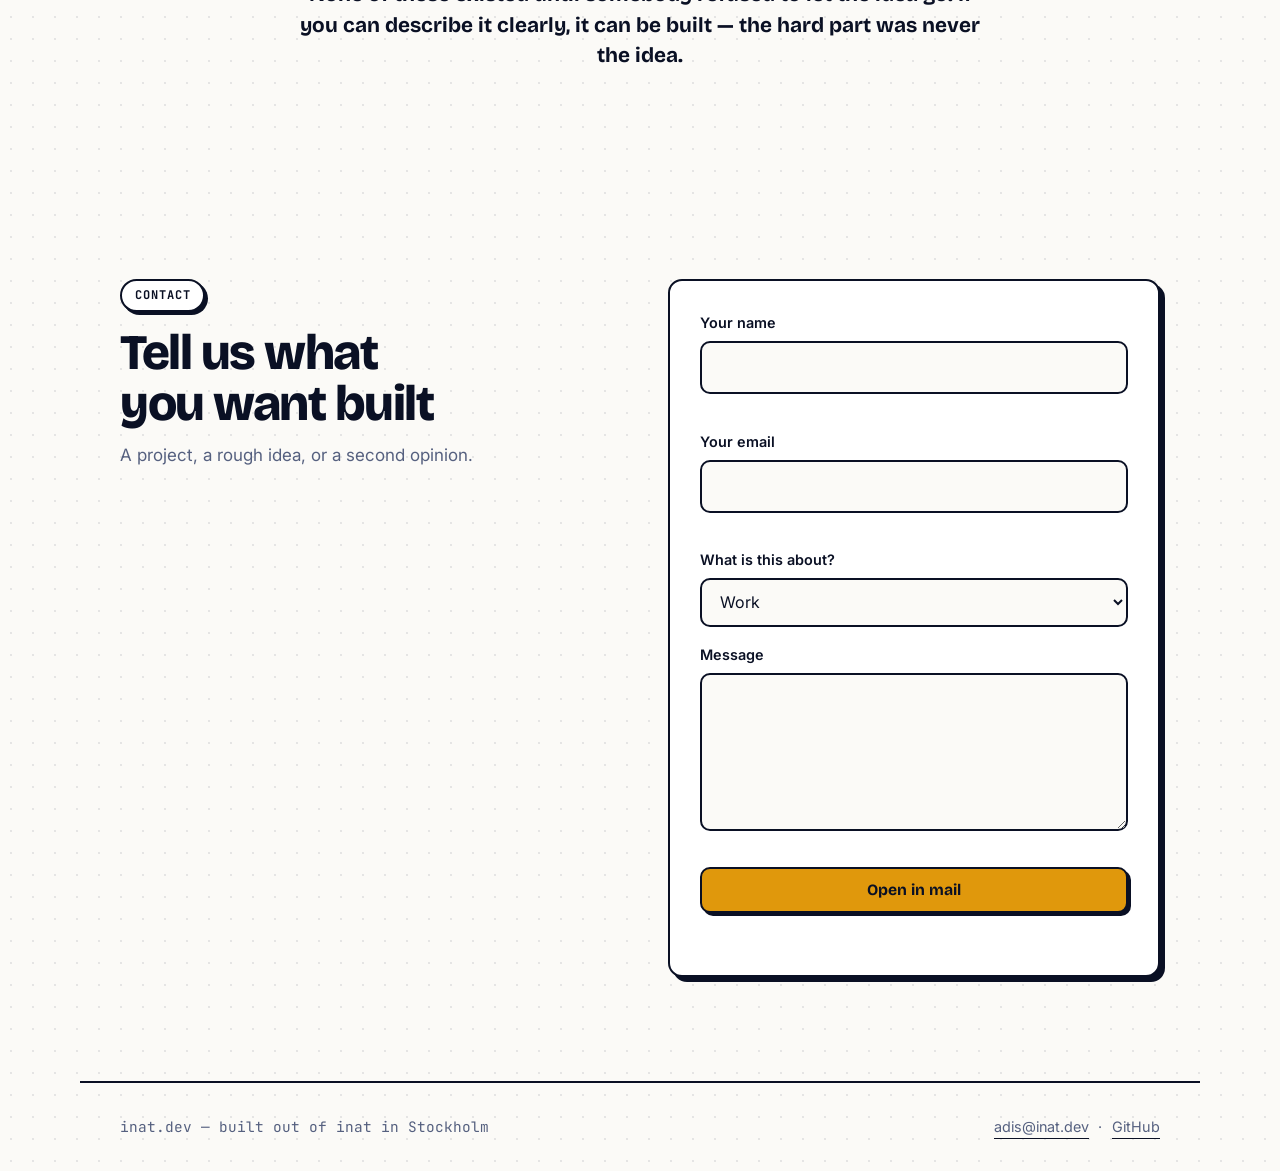
==== commit f05b7fa0: "Vägkortet lika blekt och lika brett som ordboken, rubriken Vad vi gör - Kortet till höger får trycke" ====
--- a/index.html
+++ b/index.html
@@ -156,11 +156,12 @@
         </article>
 
         <!-- What we do, in the entry's clothes: five steps on a line that winds
-             down the card. On wide screens it sits on the right as part of the
-             backdrop; on narrow ones it drops into the flow under the buttons. -->
+             down the card. On wide screens it is the print's twin on the right,
+             the same size and just as faded; on narrow ones it drops into the
+             flow under the buttons at full strength. -->
         <aside class="entry hero-path" id="services" aria-labelledby="path-title">
-          <h2 class="entry-word entry-word-sm" id="path-title" data-i18n="svc.title">The philosophy</h2>
-          <p class="entry-meta"><em data-i18n="svc.badge">What we do</em> · <span data-i18n="svc.steps">five steps</span></p>
+          <h2 class="entry-word" id="path-title" data-i18n="svc.badge">What we do</h2>
+          <p class="entry-meta"><em data-i18n="svc.steps">in five steps</em></p>
           <hr class="entry-rule" />
           <div class="curl">
             <!-- One S-curve per step, in a 100×500 box stretched over the five
--- a/styles.css
+++ b/styles.css
@@ -445,7 +445,8 @@
   pointer-events: none;
   user-select: none;
 }
-.hero-entry .entry-word { font-size: clamp(1.6rem, 3vw, 2rem); }
+.hero-entry .entry-word,
+.hero-path .entry-word { font-size: clamp(1.6rem, 3vw, 2rem); }
 
 /* Only where there is room on both sides of the claim. Narrower than this the
    print goes — the full entry has its own page. (The path card's narrow-screen
@@ -646,23 +647,24 @@
 
 /* ── The path card: five steps on a winding line, in the entry's clothes ── */
 
+/* The print's twin: same width, same padding, same fade. */
 .entry.hero-path {
   position: absolute;
   z-index: -1;
   right: 0;
   top: 50%;
   transform: translateY(-50%);
-  width: min(21rem, 32%);
-  padding: clamp(1.1rem, 2vw, 1.5rem);
+  width: min(17rem, 26%);
+  padding: clamp(1rem, 2vw, 1.4rem);
+  font-size: 0.84rem;
   background: transparent;
   box-shadow: none;
-  opacity: 0.55;
-  transition: opacity 0.25s var(--ease);
+  opacity: 0.3;
+  filter: saturate(0.5);
+  pointer-events: none;
+  user-select: none;
   scroll-margin-top: 6rem;
 }
-/* Faded like the print until you reach for it. */
-.entry.hero-path:hover,
-.entry.hero-path:focus-within { opacity: 1; }
 
 /* The card is taller than the claim, so where it floats the hero has to be at
    least tall enough to hold it — otherwise it pokes into the nav and the next
@@ -680,19 +682,26 @@
     width: 100%;
     max-width: 34rem;
     margin-top: clamp(2rem, 6vw, 3rem);
+    padding: clamp(1.25rem, 3vw, 1.9rem);
+    font-size: 1rem;
     opacity: 1;
+    filter: none;
+    pointer-events: auto;
+    user-select: auto;
     background: var(--bg-2);
     box-shadow: var(--shadow);
   }
-}
-.entry-word-sm { font-size: clamp(1.5rem, 2.4vw, 1.9rem); }
+  .hero-path .entry-word { font-size: clamp(2rem, 5vw, 2.7rem); }
+  .hero-path .curl { --row: 3.4rem; }
+  .hero-path .curl-label { font-size: 1rem; }
+}
 .hero-path .entry-meta { margin-top: 0.1rem; }
 .hero-path .entry-rule { margin: 0.8rem 0 0.4rem; }
 
 /* Rows of equal height; the SVG behind them is stretched to the same box, so
    its S-curves land on the node centres whatever the card's actual width. */
 .curl {
-  --row: 3.6rem;
+  --row: 3rem;
   --node: 2rem;
   position: relative;
 }
@@ -742,7 +751,7 @@
 .curl-label {
   font-family: var(--font-display);
   font-weight: 700;
-  font-size: 0.98rem;
+  font-size: 0.9rem;
   letter-spacing: -0.01em;
 }
 
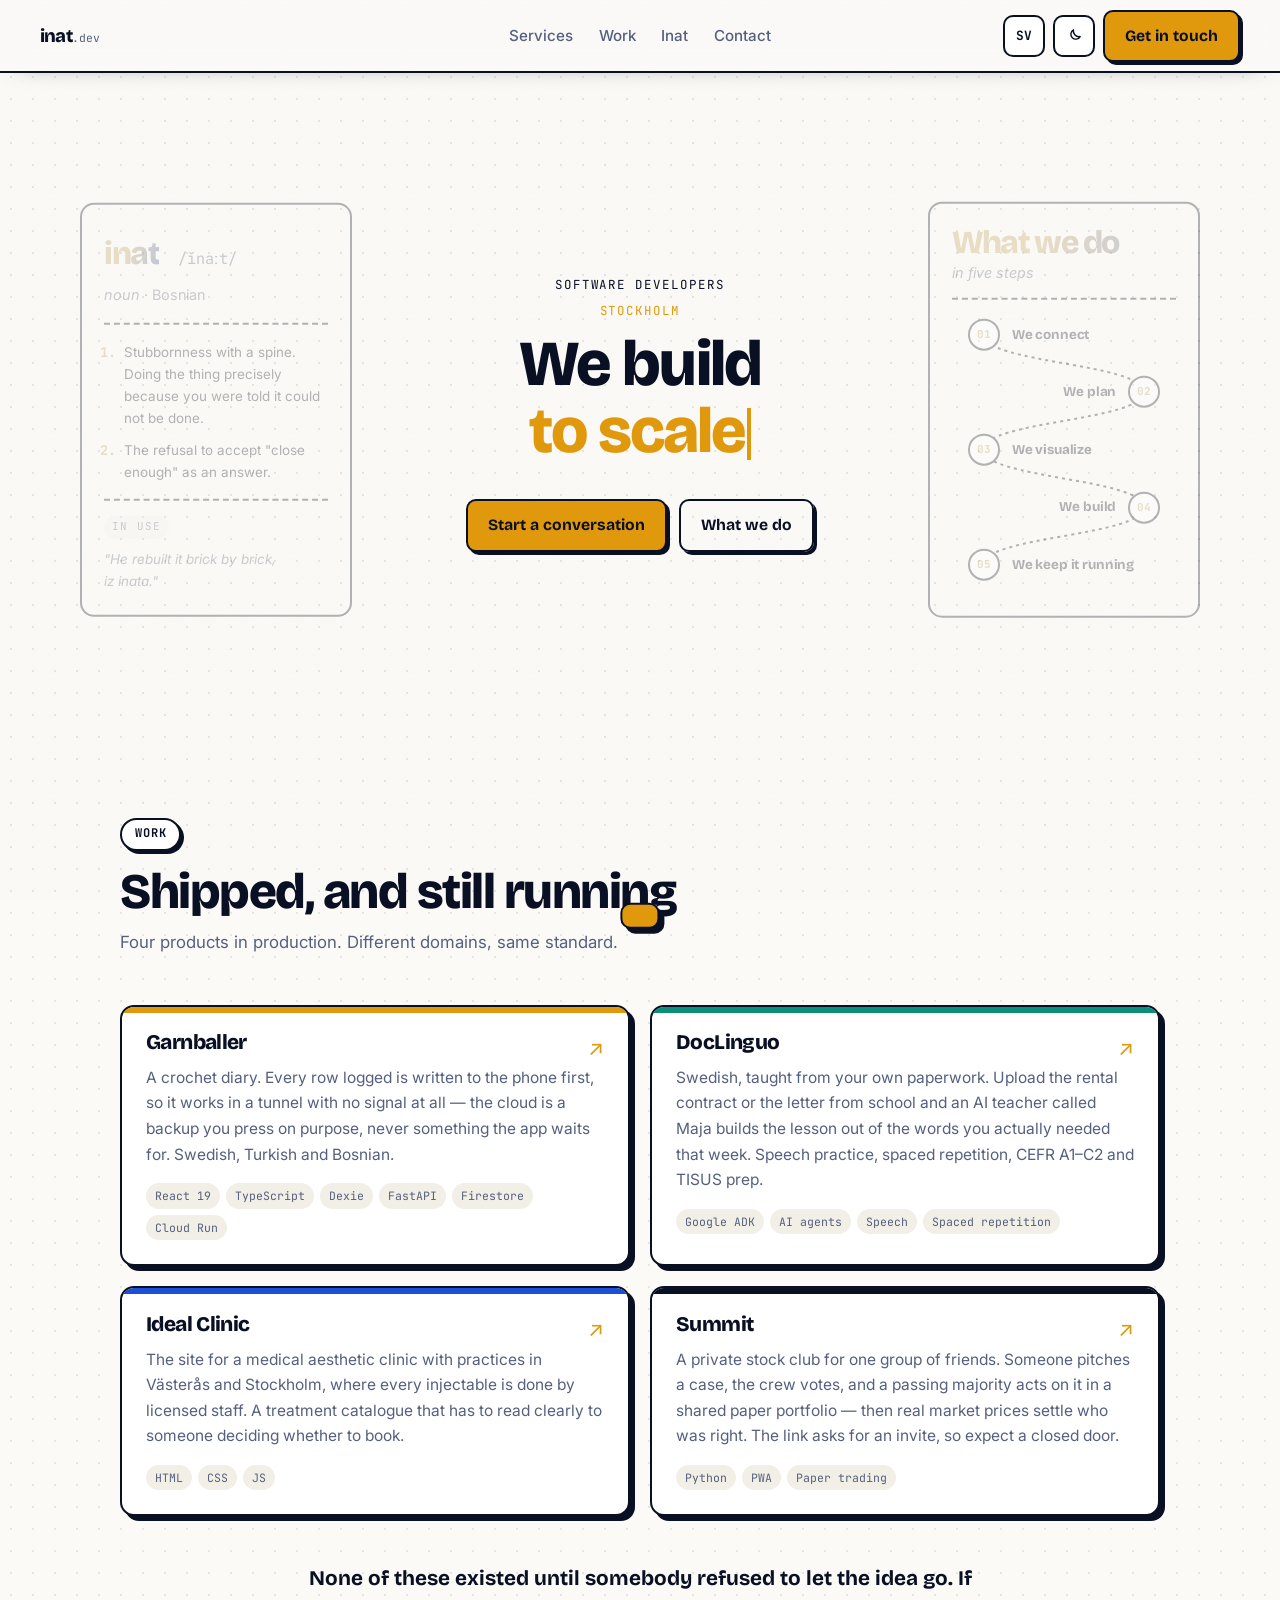
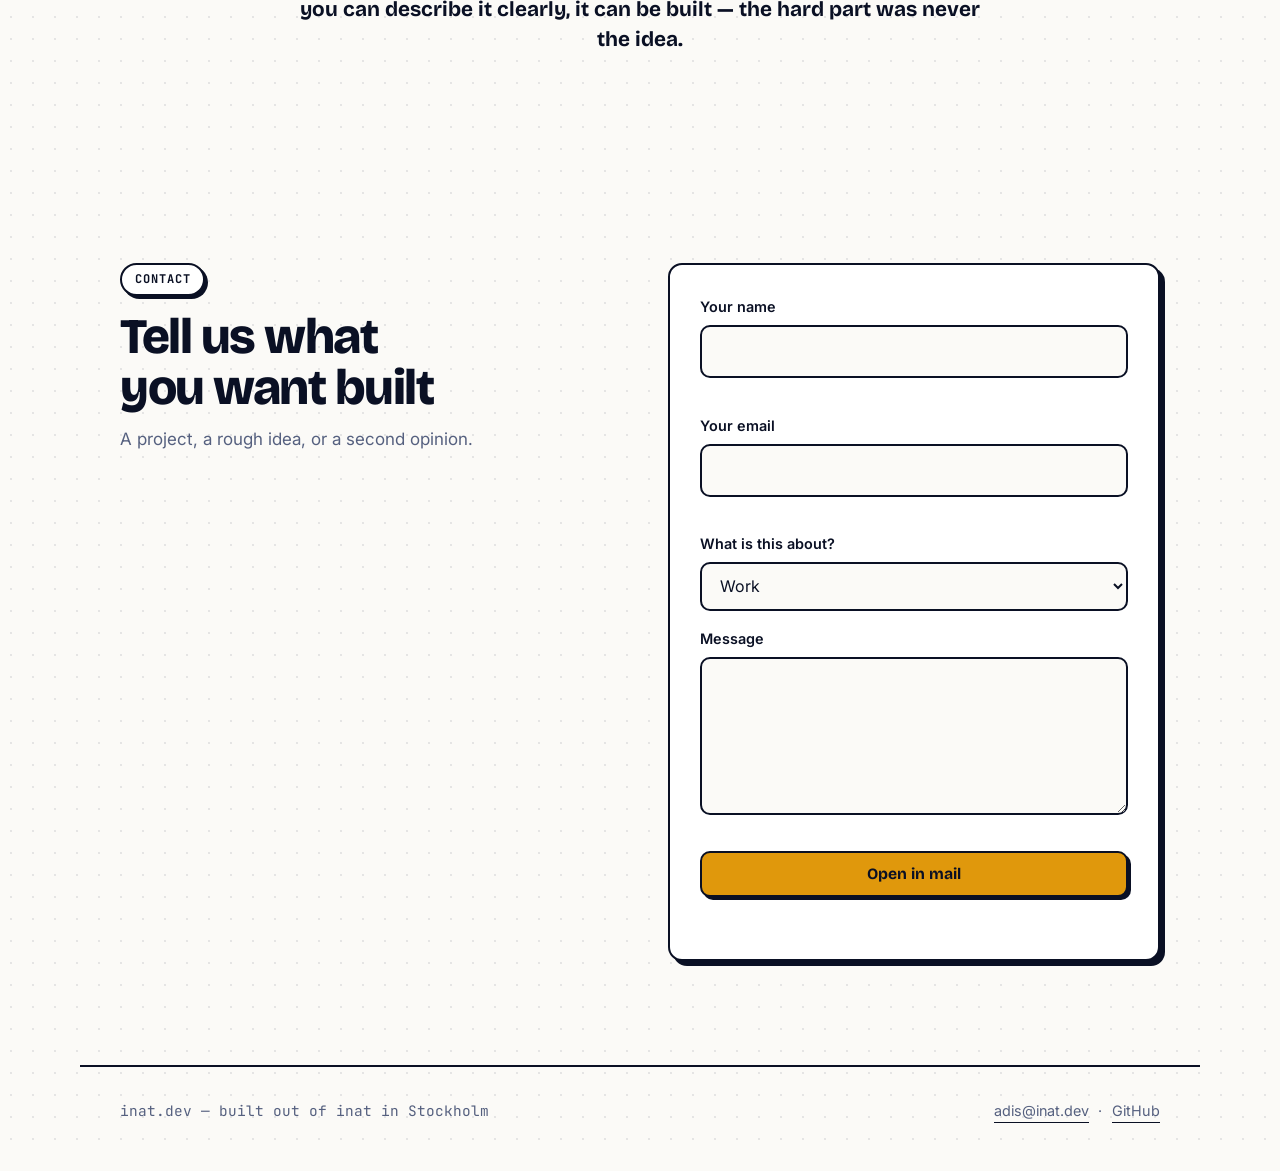
==== commit 410f993e: "Vägkortet i exakt samma mått som ordboken - Avslutningsraden under stegen tas bort; det var den som " ====
--- a/index.html
+++ b/index.html
@@ -179,10 +179,6 @@
               <li class="curl-step"><span class="curl-node" aria-hidden="true">05</span><span class="curl-label" data-i18n="path.s5.title">We keep it running</span></li>
             </ol>
           </div>
-          <p class="entry-usage">
-            <span class="usage-tag" data-i18n="svc.how">in practice</span>
-            <span data-i18n="svc.sub">Scoped small enough to start next week, built as if it has to run for years.</span>
-          </p>
         </aside>
       </section>
 
--- a/styles.css
+++ b/styles.css
@@ -647,13 +647,13 @@
 
 /* ── The path card: five steps on a winding line, in the entry's clothes ── */
 
-/* The print's twin: same width, same padding, same fade. */
+/* The print's twin: same width, same padding, same fade, same offset. */
 .entry.hero-path {
   position: absolute;
   z-index: -1;
   right: 0;
   top: 50%;
-  transform: translateY(-50%);
+  transform: translateY(-46%);
   width: min(17rem, 26%);
   padding: clamp(1rem, 2vw, 1.4rem);
   font-size: 0.84rem;
@@ -693,7 +693,6 @@
   }
   .hero-path .entry-word { font-size: clamp(2rem, 5vw, 2.7rem); }
   .hero-path .curl { --row: 3.4rem; }
-  .hero-path .curl-label { font-size: 1rem; }
 }
 .hero-path .entry-meta { margin-top: 0.1rem; }
 .hero-path .entry-rule { margin: 0.8rem 0 0.4rem; }
@@ -701,7 +700,7 @@
 /* Rows of equal height; the SVG behind them is stretched to the same box, so
    its S-curves land on the node centres whatever the card's actual width. */
 .curl {
-  --row: 3rem;
+  --row: 3.6rem;
   --node: 2rem;
   position: relative;
 }
@@ -751,7 +750,7 @@
 .curl-label {
   font-family: var(--font-display);
   font-weight: 700;
-  font-size: 0.9rem;
+  font-size: 1em;
   letter-spacing: -0.01em;
 }
 
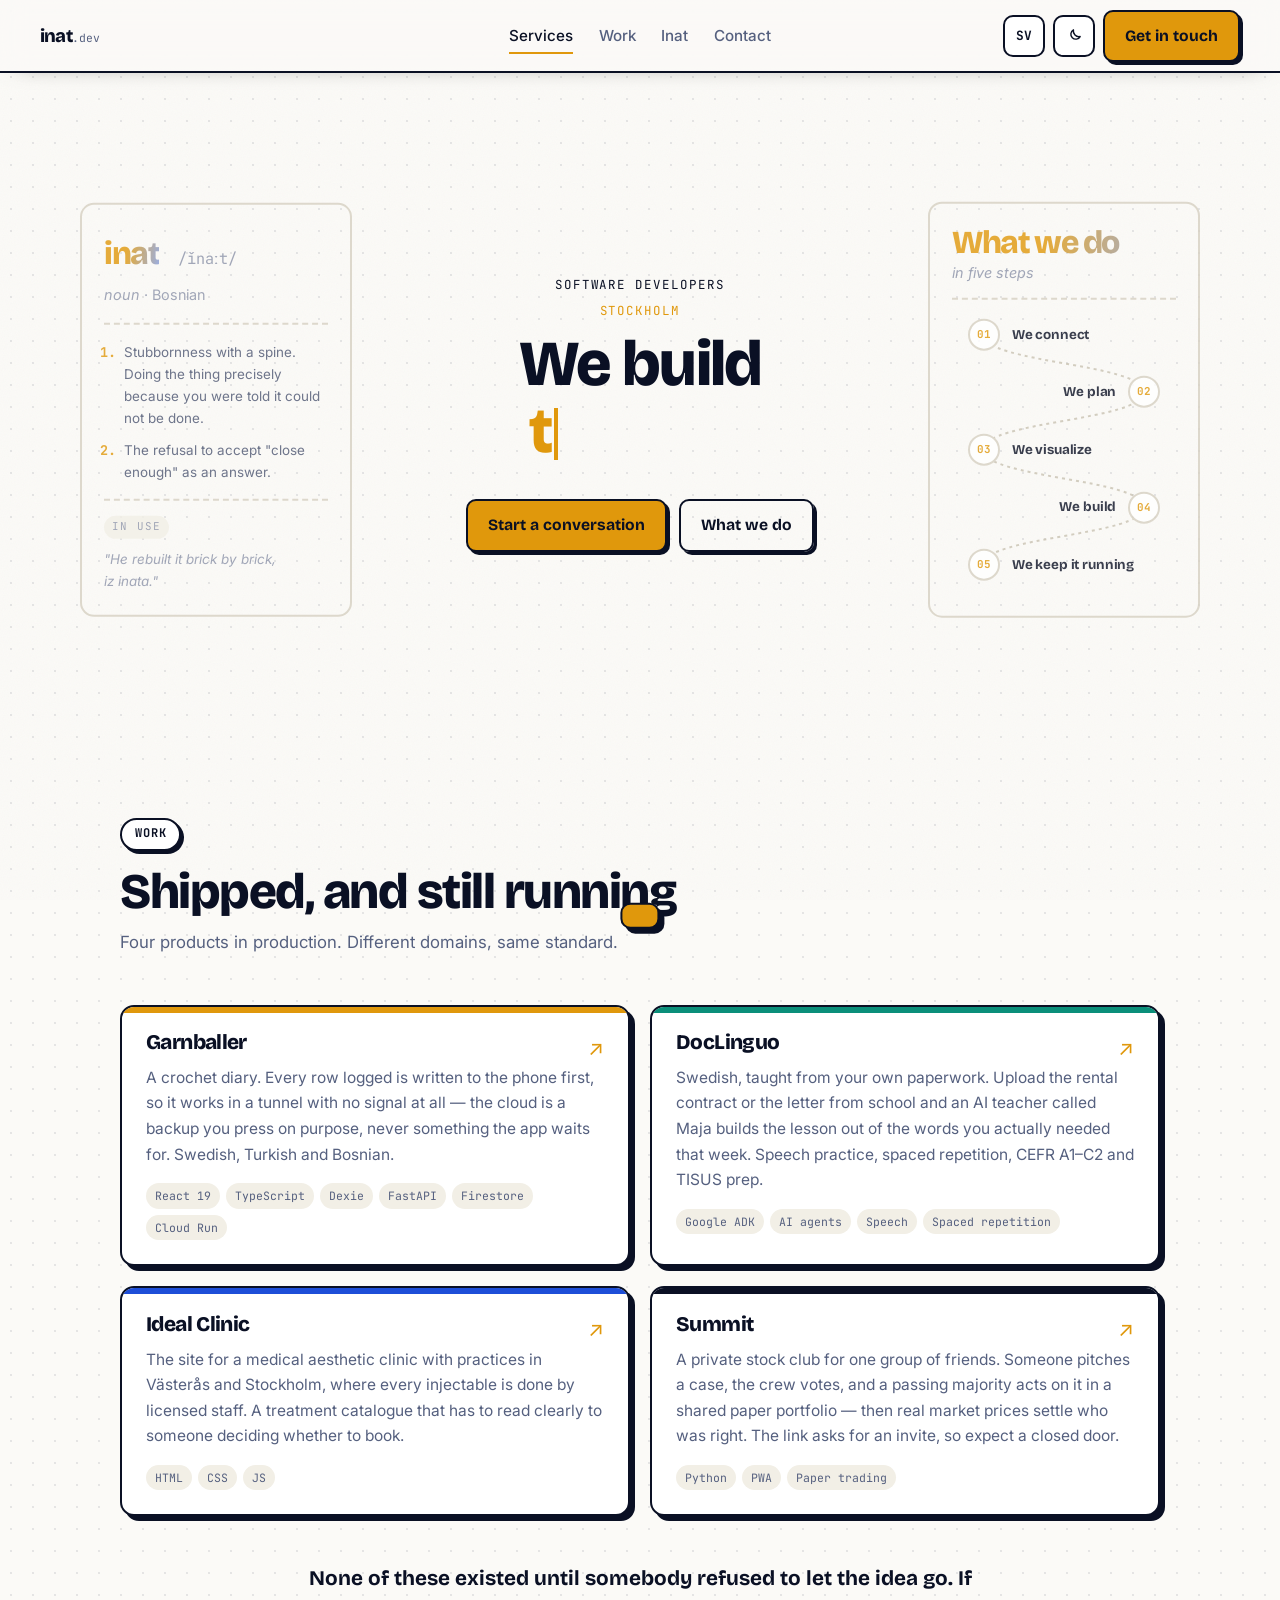
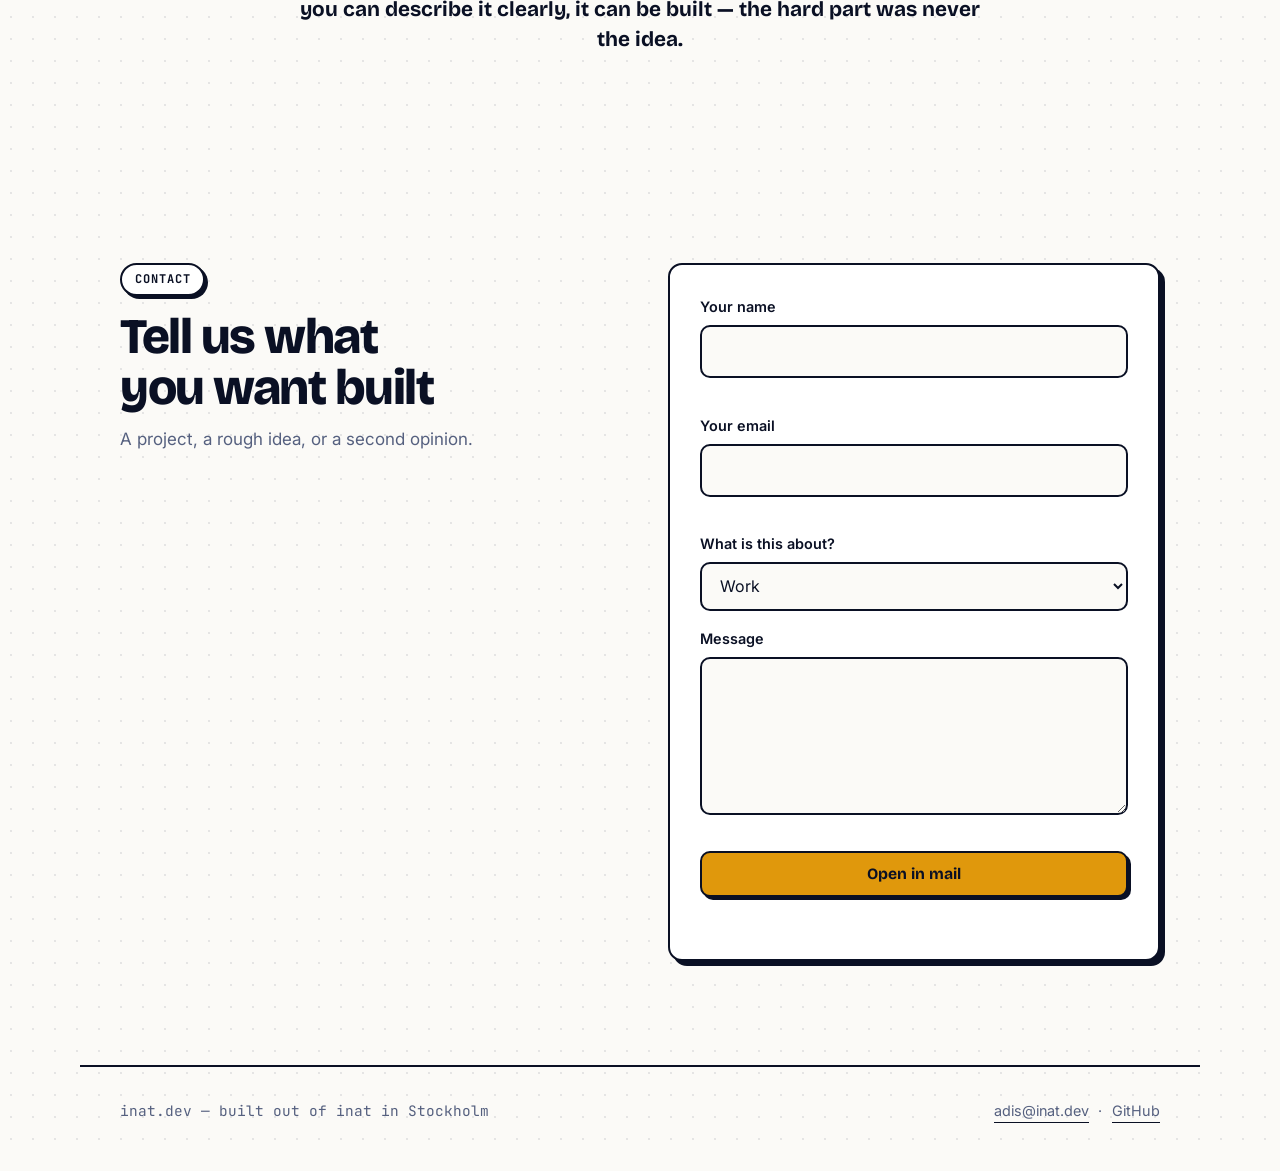
==== commit 44f329a1: "Vad vi gör-knappen går ner till arbetet, Ta kontakt i stället för Starta ett samtal Tjänstekortet bo" ====
--- a/index.html
+++ b/index.html
@@ -127,7 +127,7 @@
 
           <div class="hero-cta">
             <a class="btn btn-primary" href="#contact" data-i18n="hero.ctaPrimary">Start a conversation</a>
-            <a class="btn btn-ghost" href="#services" data-i18n="hero.ctaSecondary">What we do</a>
+            <a class="btn btn-ghost" href="#work" data-i18n="hero.ctaSecondary">What we do</a>
           </div>
         </div>
 
--- a/styles.css
+++ b/styles.css
@@ -694,6 +694,24 @@
   .hero-path .entry-word { font-size: clamp(2rem, 5vw, 2.7rem); }
   .hero-path .curl { --row: 3.4rem; }
 }
+
+/* On paper the fade alone goes muddy: near-black borders turn pencil-grey and
+   the gold title turns beige. So where the two prints float in the light theme
+   they keep more of their opacity and swap to paler ink instead — the look of
+   a letterpress print rather than a photocopy. Scoped to the floating layout so
+   the in-flow card on narrow screens keeps its full-strength colours. */
+@media (min-width: 1100px) {
+  :root[data-theme='light'] .entry.hero-entry,
+  :root[data-theme='light'] .entry.hero-path {
+    --line: #d6d0c2;
+    --line-strong: #c9c2b2;
+    --ink: #4b5470;
+    --ink-dim: #8b92a8;
+    --wordmark-end: #7d9be8;
+    opacity: 0.8;
+    filter: none;
+  }
+}
 .hero-path .entry-meta { margin-top: 0.1rem; }
 .hero-path .entry-rule { margin: 0.8rem 0 0.4rem; }
 
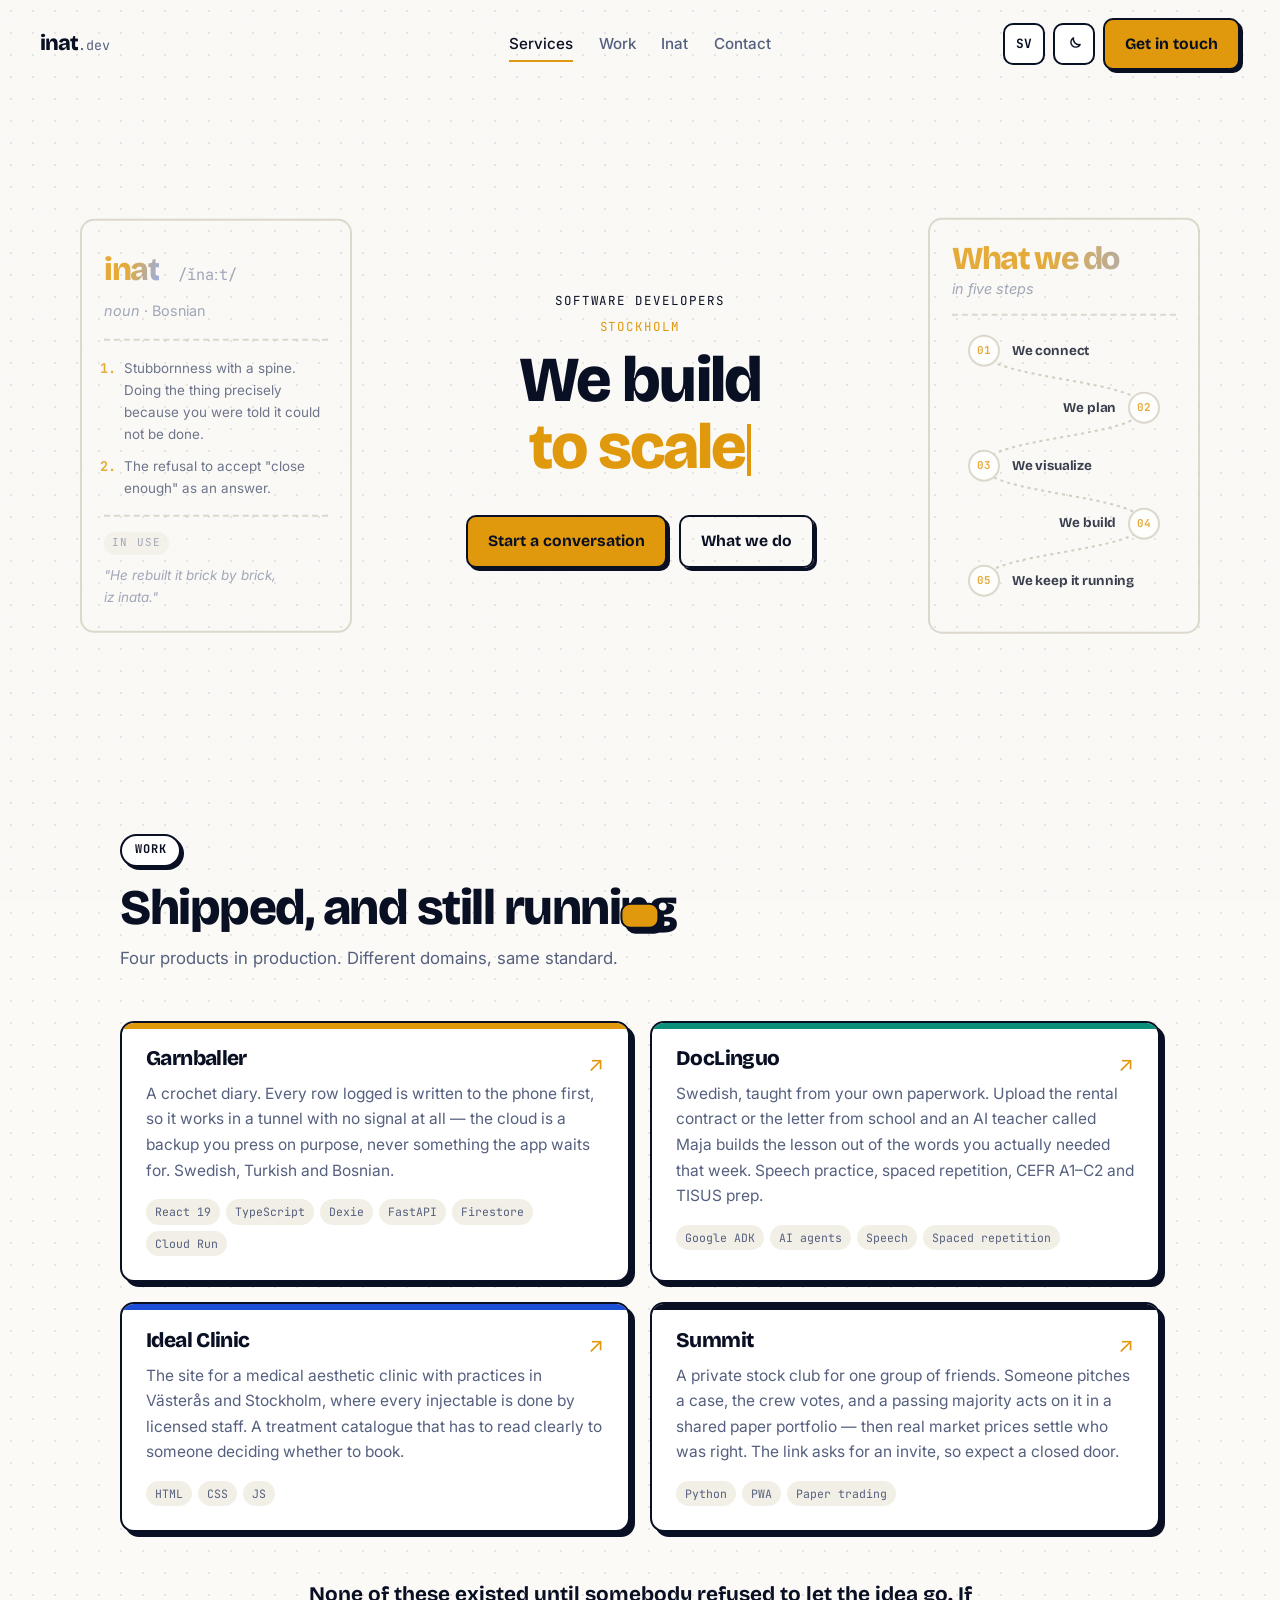
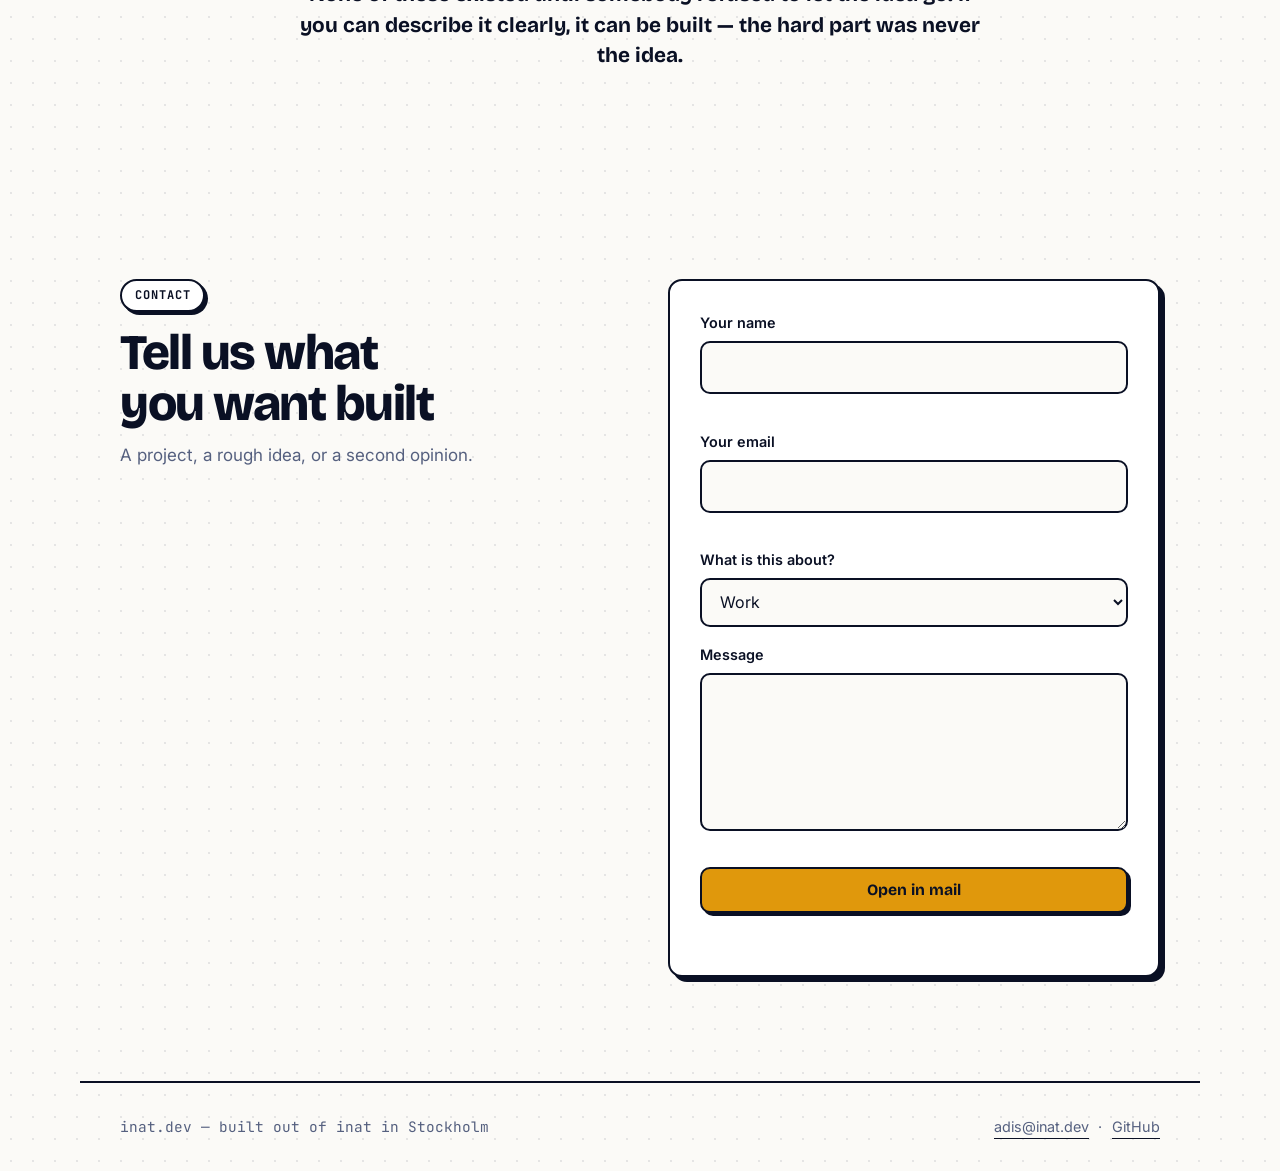
==== commit 37c961b1: "Poppande intåg: trycken i hjälten vid laddning, arbetskorten när man når dem - De två trycken i hjäl" ====
--- a/index.html
+++ b/index.html
@@ -193,7 +193,7 @@
         </header>
 
         <div class="cards cards-2">
-          <a class="card card-link card-gold reveal" href="https://garnballer.inat.dev" target="_blank" rel="noopener">
+          <a class="card card-link card-gold reveal-pop" href="https://garnballer.inat.dev" target="_blank" rel="noopener">
             <div class="card-head">
               <h3>Garnballer</h3>
               <span class="arrow" aria-hidden="true">↗</span>
@@ -209,7 +209,7 @@
             </ul>
           </a>
 
-          <a class="card card-link card-teal reveal" href="https://doclinguo.com" target="_blank" rel="noopener">
+          <a class="card card-link card-teal reveal-pop" href="https://doclinguo.com" target="_blank" rel="noopener">
             <div class="card-head">
               <h3>DocLinguo</h3>
               <span class="arrow" aria-hidden="true">↗</span>
@@ -225,7 +225,7 @@
             </ul>
           </a>
 
-          <a class="card card-link card-blue reveal" href="https://idealclinic.se" target="_blank" rel="noopener">
+          <a class="card card-link card-blue reveal-pop" href="https://idealclinic.se" target="_blank" rel="noopener">
             <div class="card-head">
               <h3>Ideal Clinic</h3>
               <span class="arrow" aria-hidden="true">↗</span>
@@ -240,7 +240,7 @@
             </ul>
           </a>
 
-          <a class="card card-link reveal" href="https://summit.elyfe.dev" target="_blank" rel="noopener">
+          <a class="card card-link reveal-pop" href="https://summit.elyfe.dev" target="_blank" rel="noopener">
             <div class="card-head">
               <h3>Summit</h3>
               <span class="arrow" aria-hidden="true">↗</span>
--- a/styles.css
+++ b/styles.css
@@ -1049,6 +1049,39 @@
   transition: opacity 0.6s var(--ease), transform 0.6s var(--ease);
 }
 
+/* ── Pop: the two prints on load, the work cards on arrival ──────────── */
+
+/* From-only keyframes, so the fade lands on whatever opacity the element has
+   of its own — 0.3 as a floating print, 1 as a card in the flow. `scale` is a
+   property of its own, so it leaves the prints' positioning transform alone. */
+@keyframes pop-in {
+  0%   { opacity: 0; scale: 0.86; }
+  60%  { scale: 1.03; }
+  100% { scale: 1; }
+}
+html.js .entry.hero-entry,
+html.js .entry.hero-path { animation: pop-in 0.7s var(--ease) 0.25s backwards; }
+html.js .entry.hero-path { animation-delay: 0.4s; }
+
+/* Reveal with a pop rather than a slide. Uses `scale`, not `transform`, so the
+   cards' hover lift keeps working once they are in. */
+html.js .reveal-pop { opacity: 0; scale: 0.9; }
+/* The stagger is a custom property, so the shorthand below cannot reset it,
+   and it is applied only to the two reveal properties — the hover lift on
+   transform and box-shadow stays instant. */
+html.js .reveal-pop.is-in {
+  opacity: 1;
+  scale: 1;
+  transition:
+    opacity 0.45s var(--ease) var(--pop-delay, 0s),
+    scale 0.65s cubic-bezier(0.34, 1.56, 0.64, 1) var(--pop-delay, 0s),
+    transform 0.18s var(--ease),
+    box-shadow 0.18s var(--ease);
+}
+.cards-2 > .reveal-pop:nth-child(2) { --pop-delay: 0.08s; }
+.cards-2 > .reveal-pop:nth-child(3) { --pop-delay: 0.16s; }
+.cards-2 > .reveal-pop:nth-child(4) { --pop-delay: 0.24s; }
+
 /* ── Inat mode: the easter egg ───────────────────────────────────────── */
 
 body.inat-mode { --line: var(--gold); --line-strong: var(--gold); }
@@ -1062,6 +1095,9 @@
     transition-duration: 0.01ms !important;
   }
   html.js .reveal { opacity: 1; transform: none; }
+  html.js .reveal-pop { opacity: 1; scale: 1; }
+  html.js .entry.hero-entry,
+  html.js .entry.hero-path { animation: none; }
   .caret { animation: none; }
   /* The script hides the caret here, so the sizer drops its stand-in too. */
   .rotator-sizer::after { display: none; }
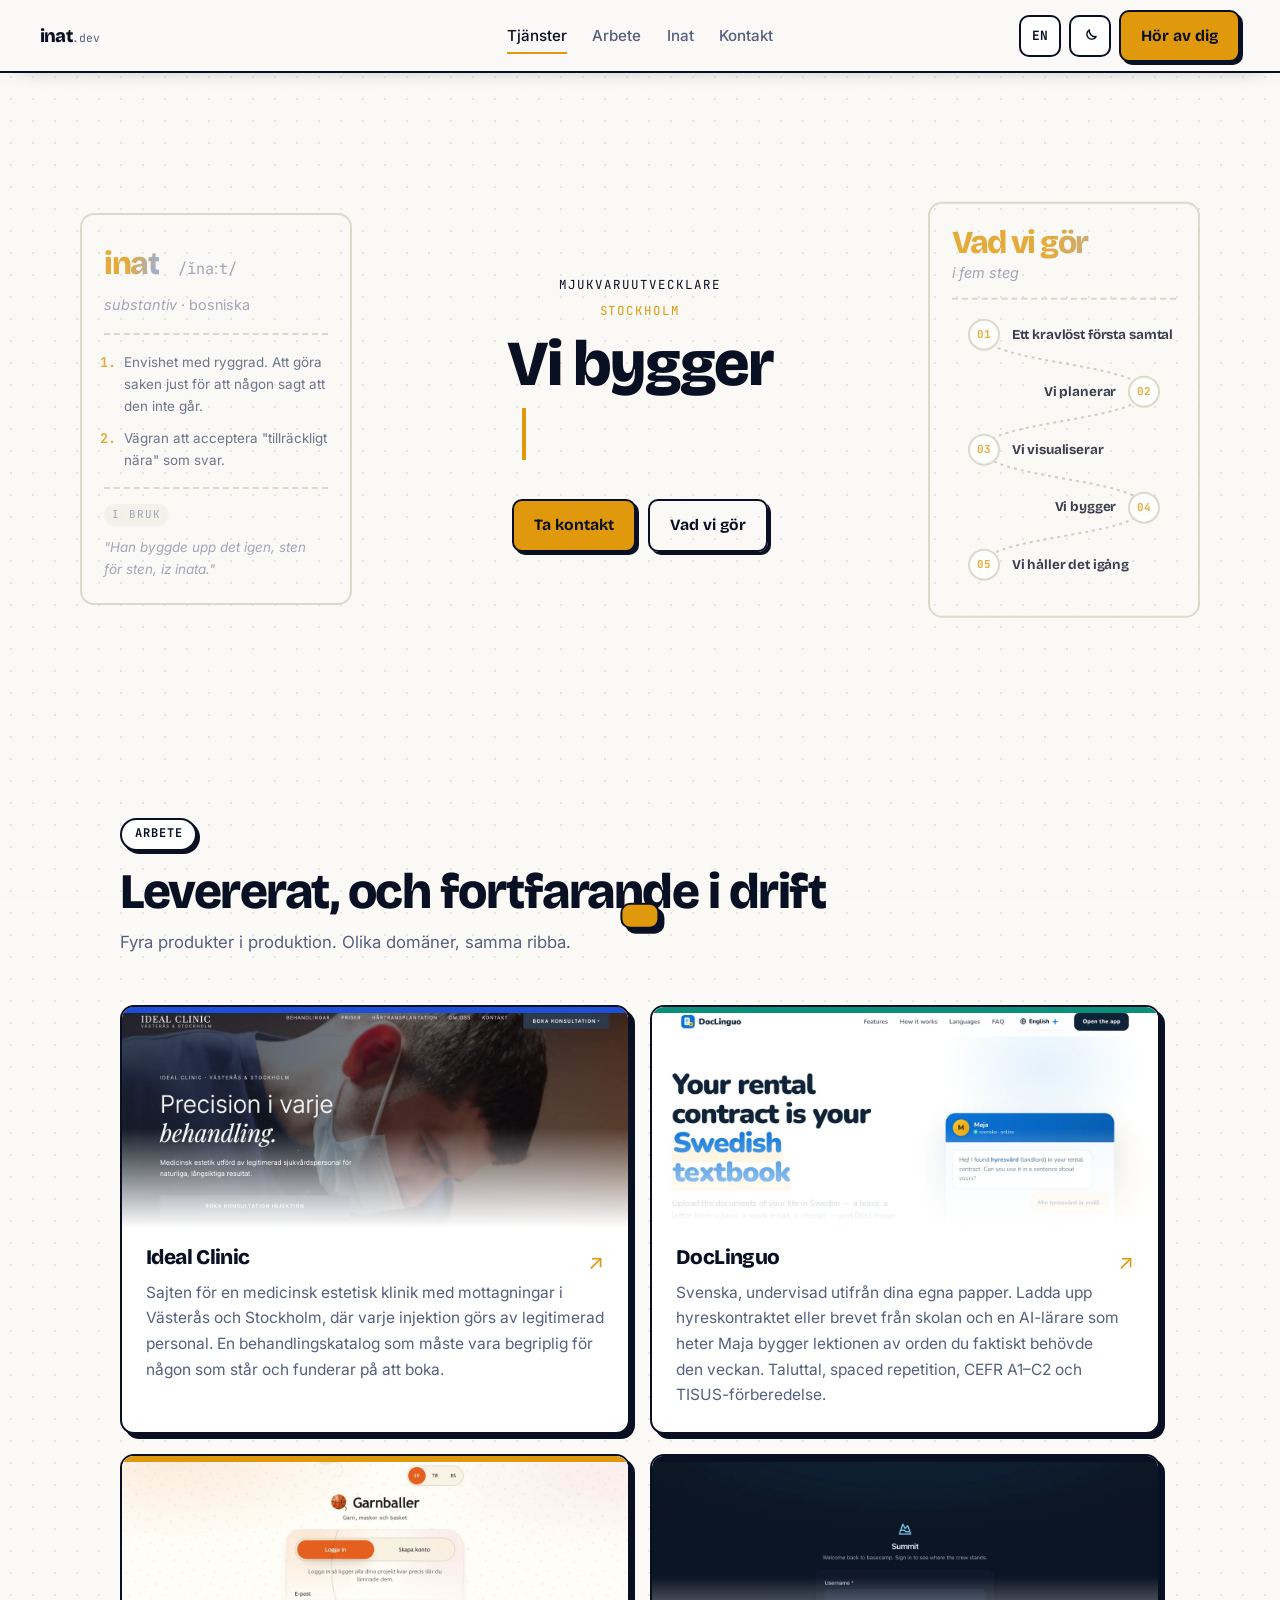
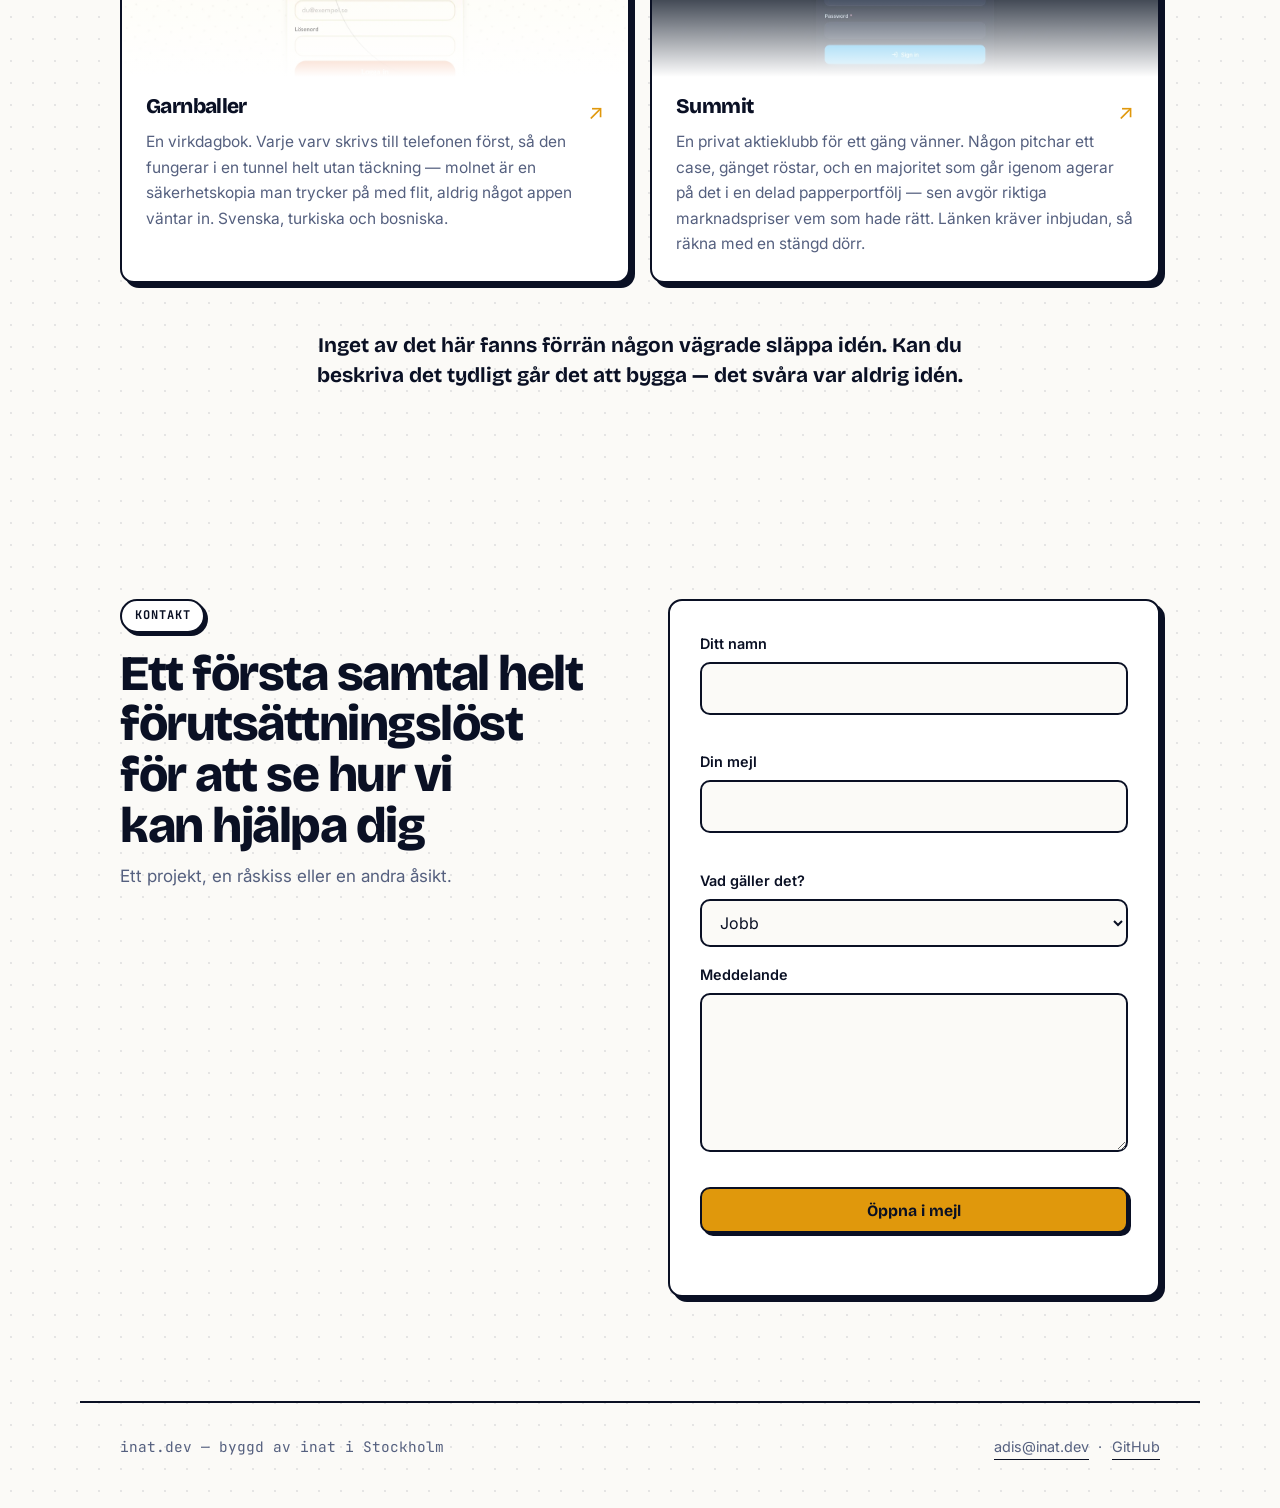
==== commit 95856242: "Svenska som standard, startsidorna som bakgrund i arbetskorten - Svenska visas tills någon väljer en" ====
--- a/index.html
+++ b/index.html
@@ -40,13 +40,17 @@
         // The word used to live at /#inat on this page. Old links still point
         // there, so they are handed on to its own page.
         if (location.hash === '#inat') location.replace('/inat/');
+        // Swedish unless English was chosen. Decided outside the try, so a
+        // blocked localStorage still lands on Swedish rather than the markup's
+        // English.
+        var lang = null;
         try {
           var saved = localStorage.getItem('inat.theme');
           var prefersLight = window.matchMedia('(prefers-color-scheme: light)').matches;
           document.documentElement.dataset.theme = saved || (prefersLight ? 'light' : 'dark');
-          var lang = localStorage.getItem('inat.lang');
-          if (lang === 'sv') document.documentElement.lang = 'sv';
+          lang = localStorage.getItem('inat.lang');
         } catch (e) {}
+        if (lang !== 'en') document.documentElement.lang = 'sv';
       })();
     </script>
 
@@ -193,7 +197,35 @@
         </header>
 
         <div class="cards cards-2">
+          <a class="card card-link card-blue reveal-pop" href="https://idealclinic.se" target="_blank" rel="noopener">
+            <span class="card-shot" aria-hidden="true"><img src="/work/idealclinic.webp" alt="" width="1280" height="560" decoding="async" /></span>
+            <div class="card-head">
+              <h3>Ideal Clinic</h3>
+              <span class="arrow" aria-hidden="true">↗</span>
+            </div>
+            <p data-i18n="proj.clinic.body">
+              The site for a medical aesthetic clinic with practices in Västerås and
+              Stockholm, where every injectable is done by licensed staff. A treatment
+              catalogue that has to read clearly to someone deciding whether to book.
+            </p>
+          </a>
+
+          <a class="card card-link card-teal reveal-pop" href="https://doclinguo.com" target="_blank" rel="noopener">
+            <span class="card-shot" aria-hidden="true"><img src="/work/doclinguo.webp" alt="" width="1280" height="560" decoding="async" /></span>
+            <div class="card-head">
+              <h3>DocLinguo</h3>
+              <span class="arrow" aria-hidden="true">↗</span>
+            </div>
+            <p data-i18n="proj.doc.body">
+              Swedish, taught from your own paperwork. Upload the rental contract or
+              the letter from school and an AI teacher called Maja builds the lesson
+              out of the words you actually needed that week. Speech practice, spaced
+              repetition, CEFR A1–C2 and TISUS prep.
+            </p>
+          </a>
+
           <a class="card card-link card-gold reveal-pop" href="https://garnballer.inat.dev" target="_blank" rel="noopener">
+            <span class="card-shot" aria-hidden="true"><img src="/work/garnballer.webp" alt="" width="1280" height="560" decoding="async" /></span>
             <div class="card-head">
               <h3>Garnballer</h3>
               <span class="arrow" aria-hidden="true">↗</span>
@@ -204,43 +236,10 @@
               on purpose, never something the app waits for. Swedish, Turkish and
               Bosnian.
             </p>
-            <ul class="stack">
-              <li>React 19</li><li>TypeScript</li><li>Dexie</li><li>FastAPI</li><li>Firestore</li><li>Cloud Run</li>
-            </ul>
           </a>
 
-          <a class="card card-link card-teal reveal-pop" href="https://doclinguo.com" target="_blank" rel="noopener">
-            <div class="card-head">
-              <h3>DocLinguo</h3>
-              <span class="arrow" aria-hidden="true">↗</span>
-            </div>
-            <p data-i18n="proj.doc.body">
-              Swedish, taught from your own paperwork. Upload the rental contract or
-              the letter from school and an AI teacher called Maja builds the lesson
-              out of the words you actually needed that week. Speech practice, spaced
-              repetition, CEFR A1–C2 and TISUS prep.
-            </p>
-            <ul class="stack">
-              <li>Google ADK</li><li>AI agents</li><li>Speech</li><li>Spaced repetition</li>
-            </ul>
-          </a>
-
-          <a class="card card-link card-blue reveal-pop" href="https://idealclinic.se" target="_blank" rel="noopener">
-            <div class="card-head">
-              <h3>Ideal Clinic</h3>
-              <span class="arrow" aria-hidden="true">↗</span>
-            </div>
-            <p data-i18n="proj.clinic.body">
-              The site for a medical aesthetic clinic with practices in Västerås and
-              Stockholm, where every injectable is done by licensed staff. A treatment
-              catalogue that has to read clearly to someone deciding whether to book.
-            </p>
-            <ul class="stack">
-              <li>HTML</li><li>CSS</li><li>JS</li>
-            </ul>
-          </a>
-
           <a class="card card-link reveal-pop" href="https://summit.elyfe.dev" target="_blank" rel="noopener">
+            <span class="card-shot" aria-hidden="true"><img src="/work/summit.webp" alt="" width="1280" height="560" decoding="async" /></span>
             <div class="card-head">
               <h3>Summit</h3>
               <span class="arrow" aria-hidden="true">↗</span>
@@ -251,9 +250,6 @@
               portfolio — then real market prices settle who was right. The link asks
               for an invite, so expect a closed door.
             </p>
-            <ul class="stack">
-              <li>Python</li><li>PWA</li><li>Paper trading</li>
-            </ul>
           </a>
         </div>
 
--- a/styles.css
+++ b/styles.css
@@ -633,6 +633,7 @@
   content: '';
   position: absolute;
   inset: 0 0 auto 0;
+  z-index: 2; /* above the landing-page shot on the work cards */
   height: 6px;
   background: var(--line-strong);
 }
@@ -798,15 +799,33 @@
   color: var(--ink);
 }
 
-.stack { display: flex; flex-wrap: wrap; gap: 0.4rem; list-style: none; margin: 1rem 0 0; padding: 0; }
-.stack li {
-  font-family: var(--font-mono);
-  font-size: 0.72rem;
-  padding: 0.2rem 0.55rem;
-  border-radius: 999px;
+/* Each work card opens on the app's own landing page: a shot bled to the
+   card's edges that fades into the card, so the title sits on solid colour.
+   The files are cropped to 16:7 at capture, so `cover` shows all of them at
+   any width. */
+.card-shot {
+  display: block;
+  position: relative;
+  margin: -1.5rem -1.5rem 1.1rem;
+  aspect-ratio: 16 / 7;
+  overflow: hidden;
   background: var(--bg-3);
-  color: var(--ink-dim);
-}
+}
+.card-shot img {
+  display: block;
+  width: 100%;
+  height: 100%;
+  object-fit: cover;
+  object-position: top center;
+  transition: transform 0.6s var(--ease);
+}
+.card-shot::after {
+  content: '';
+  position: absolute;
+  inset: 0;
+  background: linear-gradient(to bottom, transparent 55%, var(--bg-2) 100%);
+}
+.card-link:hover .card-shot img { transform: scale(1.04); }
 
 /* ── /inat/: the word's own page ─────────────────────────────────────── */
 
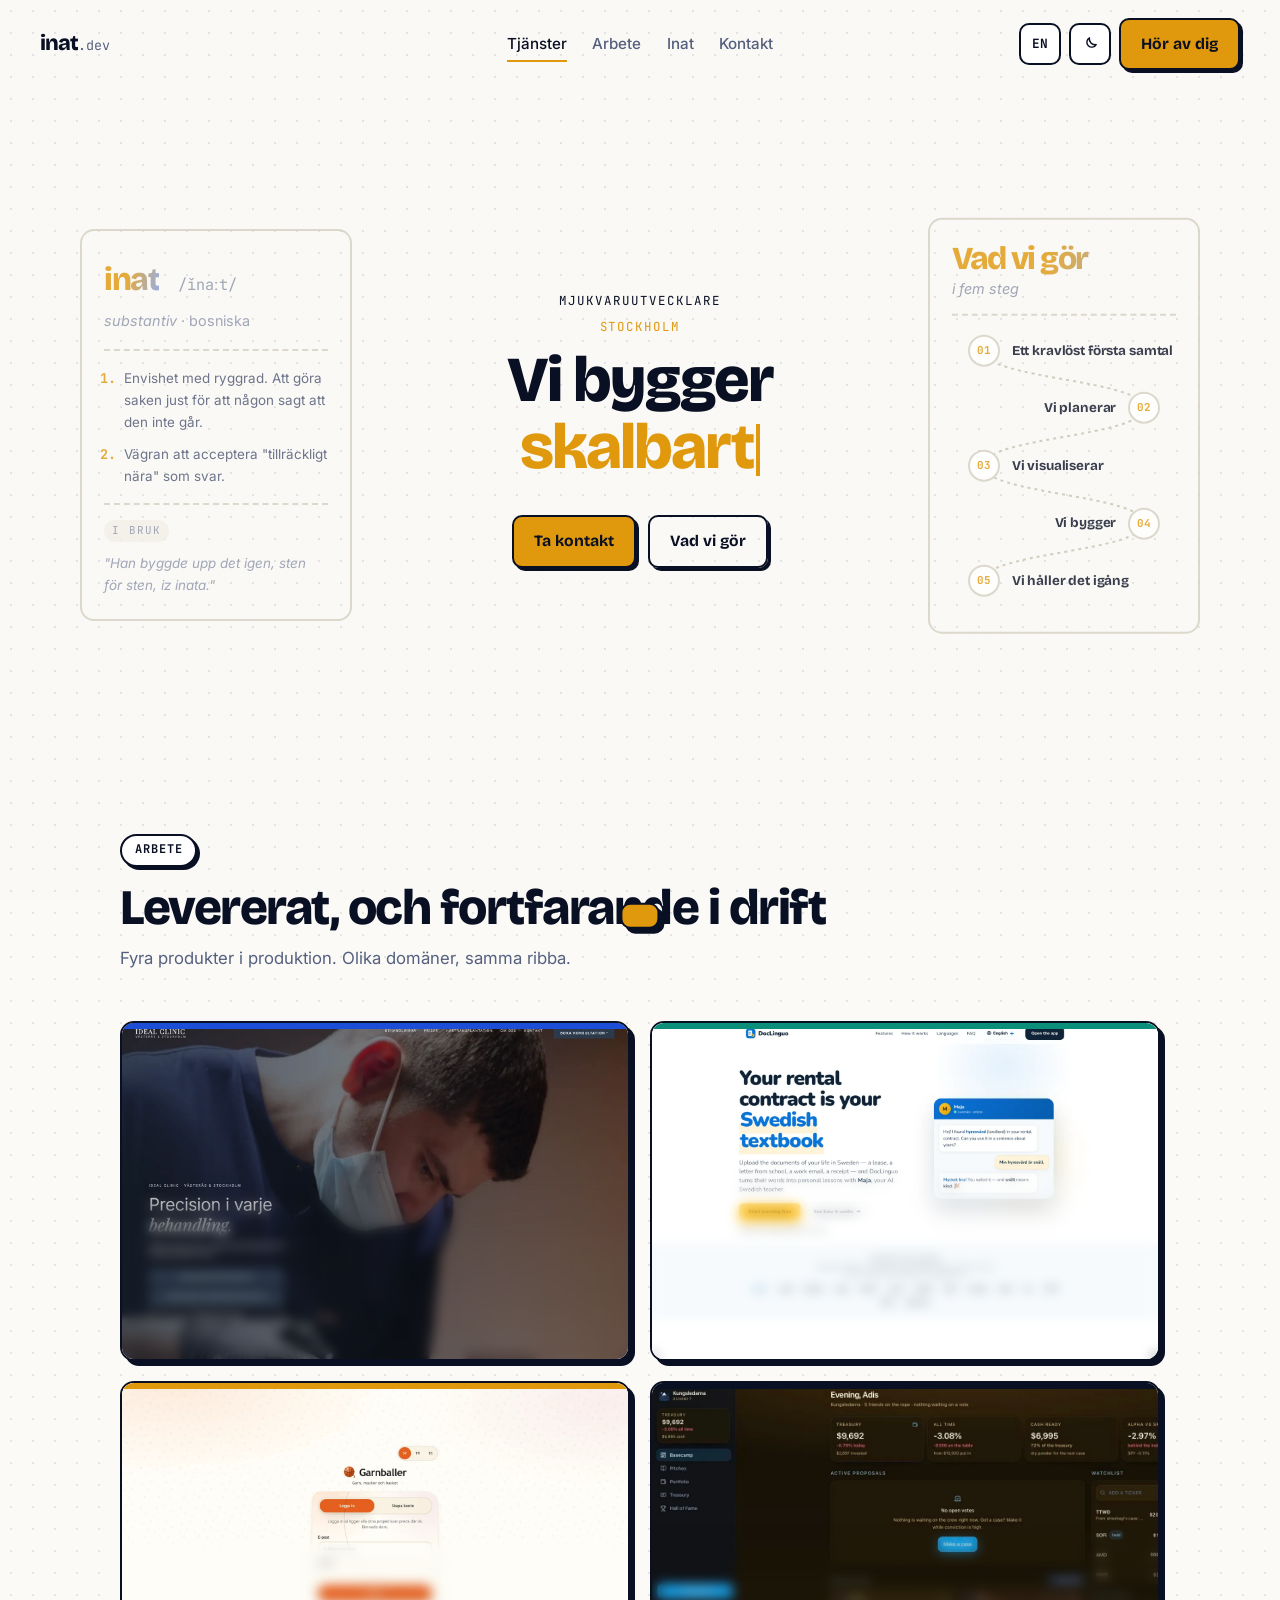
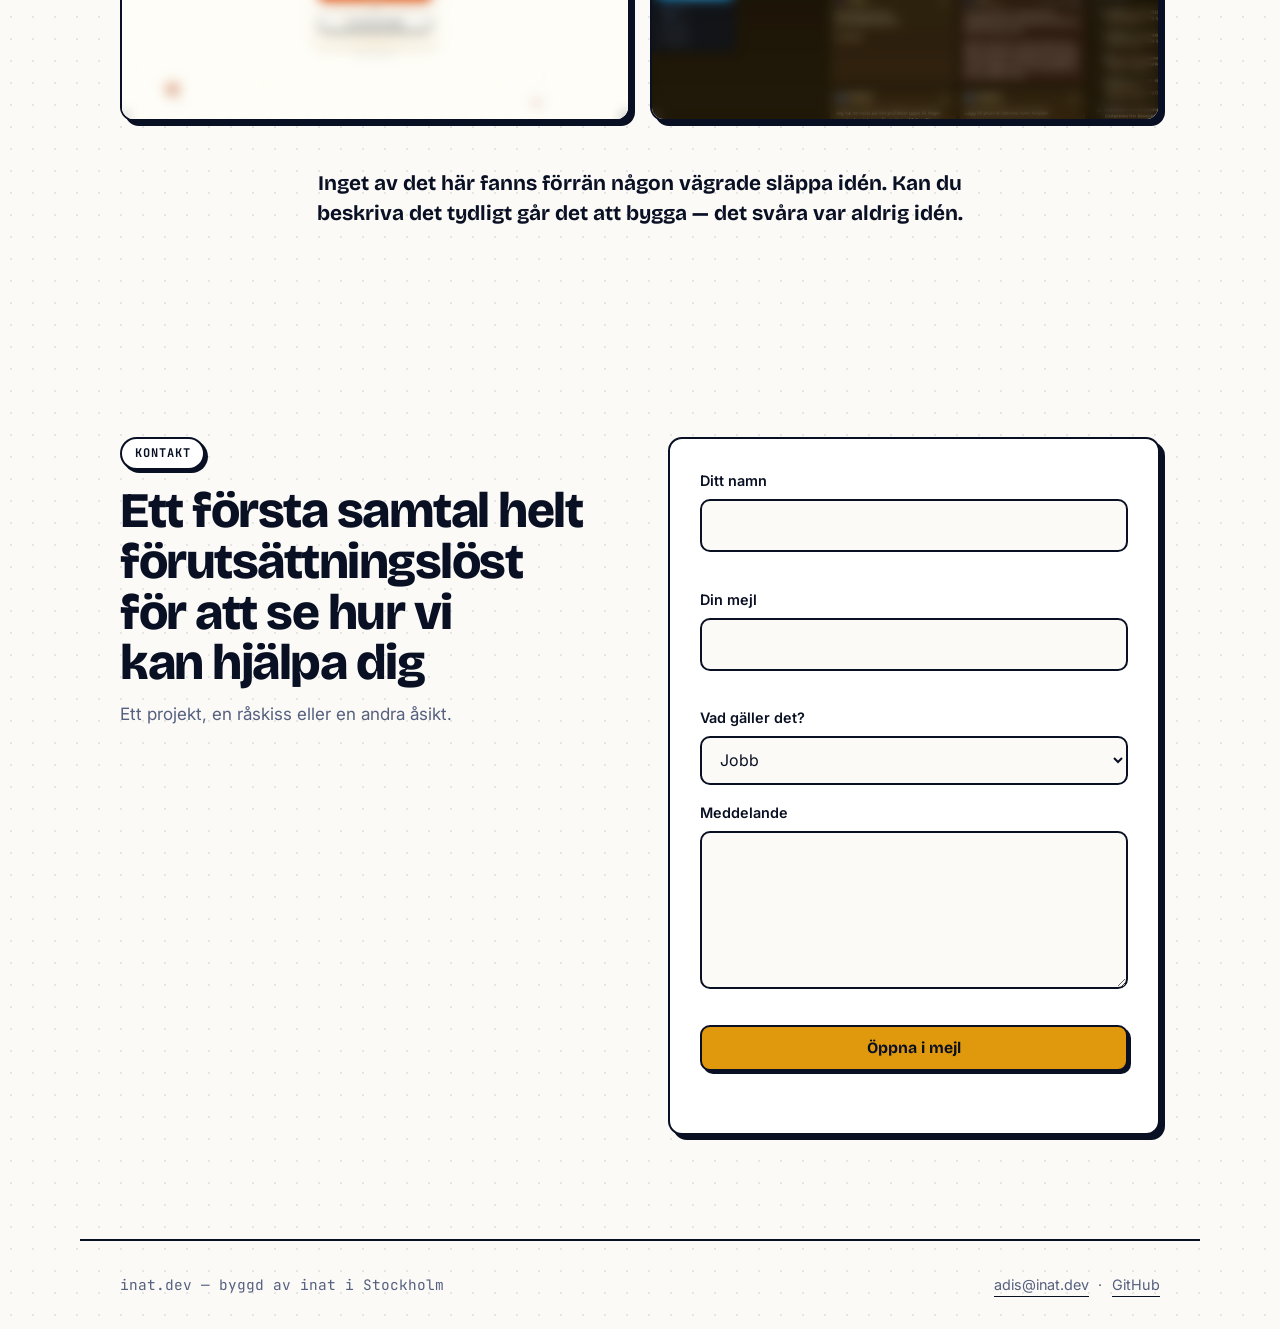
==== commit 92b01a97: "Arbetskorten: hela skrivbordet som bakgrund, texten på en tonad ruta - Skärmdumparna är hela sidor v" ====
--- a/index.html
+++ b/index.html
@@ -32,7 +32,7 @@
       href="https://fonts.googleapis.com/css2?family=Bricolage+Grotesque:opsz,wght@12..96,500;12..96,700;12..96,800&family=Inter:wght@400;500;600&family=JetBrains+Mono:wght@400;700&display=swap"
       rel="stylesheet"
     />
-    <link rel="stylesheet" href="/styles.css" />
+    <link rel="stylesheet" href="/styles.css?v=20260928b" />
 
     <script>
       // Set the theme before first paint so the page never flashes the wrong one.
@@ -198,58 +198,66 @@
 
         <div class="cards cards-2">
           <a class="card card-link card-blue reveal-pop" href="https://idealclinic.se" target="_blank" rel="noopener">
-            <span class="card-shot" aria-hidden="true"><img src="/work/idealclinic.webp" alt="" width="1280" height="560" decoding="async" /></span>
-            <div class="card-head">
-              <h3>Ideal Clinic</h3>
-              <span class="arrow" aria-hidden="true">↗</span>
-            </div>
-            <p data-i18n="proj.clinic.body">
-              The site for a medical aesthetic clinic with practices in Västerås and
-              Stockholm, where every injectable is done by licensed staff. A treatment
-              catalogue that has to read clearly to someone deciding whether to book.
-            </p>
+            <span class="card-shot" aria-hidden="true"><img src="/work/idealclinic.webp" alt="" /></span>
+            <div class="card-body">
+              <div class="card-head">
+                <h3>Ideal Clinic</h3>
+                <span class="arrow" aria-hidden="true">↗</span>
+              </div>
+              <p data-i18n="proj.clinic.body">
+                The site for a medical aesthetic clinic with practices in Västerås and
+                Stockholm, where every injectable is done by licensed staff. A treatment
+                catalogue that has to read clearly to someone deciding whether to book.
+              </p>
+            </div>
           </a>
 
           <a class="card card-link card-teal reveal-pop" href="https://doclinguo.com" target="_blank" rel="noopener">
-            <span class="card-shot" aria-hidden="true"><img src="/work/doclinguo.webp" alt="" width="1280" height="560" decoding="async" /></span>
-            <div class="card-head">
-              <h3>DocLinguo</h3>
-              <span class="arrow" aria-hidden="true">↗</span>
-            </div>
-            <p data-i18n="proj.doc.body">
-              Swedish, taught from your own paperwork. Upload the rental contract or
-              the letter from school and an AI teacher called Maja builds the lesson
-              out of the words you actually needed that week. Speech practice, spaced
-              repetition, CEFR A1–C2 and TISUS prep.
-            </p>
+            <span class="card-shot" aria-hidden="true"><img src="/work/doclinguo.webp" alt="" /></span>
+            <div class="card-body">
+              <div class="card-head">
+                <h3>DocLinguo</h3>
+                <span class="arrow" aria-hidden="true">↗</span>
+              </div>
+              <p data-i18n="proj.doc.body">
+                Swedish, taught from your own paperwork. Upload the rental contract or
+                the letter from school and an AI teacher called Maja builds the lesson
+                out of the words you actually needed that week. Speech practice, spaced
+                repetition, CEFR A1–C2 and TISUS prep.
+              </p>
+            </div>
           </a>
 
           <a class="card card-link card-gold reveal-pop" href="https://garnballer.inat.dev" target="_blank" rel="noopener">
-            <span class="card-shot" aria-hidden="true"><img src="/work/garnballer.webp" alt="" width="1280" height="560" decoding="async" /></span>
-            <div class="card-head">
-              <h3>Garnballer</h3>
-              <span class="arrow" aria-hidden="true">↗</span>
-            </div>
-            <p data-i18n="proj.garn.body">
-              A crochet diary. Every row logged is written to the phone first, so it
-              works in a tunnel with no signal at all — the cloud is a backup you press
-              on purpose, never something the app waits for. Swedish, Turkish and
-              Bosnian.
-            </p>
+            <span class="card-shot" aria-hidden="true"><img src="/work/garnballer.webp" alt="" /></span>
+            <div class="card-body">
+              <div class="card-head">
+                <h3>Garnballer</h3>
+                <span class="arrow" aria-hidden="true">↗</span>
+              </div>
+              <p data-i18n="proj.garn.body">
+                A crochet diary. Every row logged is written to the phone first, so it
+                works in a tunnel with no signal at all — the cloud is a backup you press
+                on purpose, never something the app waits for. Swedish, Turkish and
+                Bosnian.
+              </p>
+            </div>
           </a>
 
           <a class="card card-link reveal-pop" href="https://summit.elyfe.dev" target="_blank" rel="noopener">
-            <span class="card-shot" aria-hidden="true"><img src="/work/summit.webp" alt="" width="1280" height="560" decoding="async" /></span>
-            <div class="card-head">
-              <h3>Summit</h3>
-              <span class="arrow" aria-hidden="true">↗</span>
-            </div>
-            <p data-i18n="proj.summit.body">
-              A private stock club for one group of friends. Someone pitches a case,
-              the crew votes, and a passing majority acts on it in a shared paper
-              portfolio — then real market prices settle who was right. The link asks
-              for an invite, so expect a closed door.
-            </p>
+            <span class="card-shot" aria-hidden="true"><img src="/work/summit.webp" alt="" /></span>
+            <div class="card-body">
+              <div class="card-head">
+                <h3>Summit</h3>
+                <span class="arrow" aria-hidden="true">↗</span>
+              </div>
+              <p data-i18n="proj.summit.body">
+                A private stock club for one group of friends. Someone pitches a case,
+                the crew votes, and a passing majority acts on it in a shared paper
+                portfolio — then real market prices settle who was right. The link asks
+                for an invite, so expect a closed door.
+              </p>
+            </div>
           </a>
         </div>
 
@@ -317,6 +325,6 @@
     </footer>
 
     <div class="toast" id="toast" role="status" aria-live="polite"></div>
-    <script src="/script.js" defer></script>
+    <script src="/script.js?v=20260928b" defer></script>
   </body>
 </html>
--- a/styles.css
+++ b/styles.css
@@ -799,15 +799,22 @@
   color: var(--ink);
 }
 
-/* Each work card opens on the app's own landing page: a shot bled to the
-   card's edges that fades into the card, so the title sits on solid colour.
-   The files are cropped to 16:7 at capture, so `cover` shows all of them at
-   any width. */
+/* Each work card is the app's own desktop, whole: the card takes the shot's
+   3:2 shape so nothing is cropped, and the title and text sit on a scrim
+   along the bottom that fades in from nothing, so the page stays visible
+   through them. The accent bar keeps its place on top. */
+.card-link {
+  display: flex;
+  flex-direction: column;
+  justify-content: flex-end;
+  aspect-ratio: 3 / 2;
+  padding: 0;
+  isolation: isolate;
+}
 .card-shot {
-  display: block;
-  position: relative;
-  margin: -1.5rem -1.5rem 1.1rem;
-  aspect-ratio: 16 / 7;
+  position: absolute;
+  inset: 0;
+  z-index: 0;
   overflow: hidden;
   background: var(--bg-3);
 }
@@ -816,16 +823,45 @@
   width: 100%;
   height: 100%;
   object-fit: cover;
-  object-position: top center;
-  transition: transform 0.6s var(--ease);
-}
-.card-shot::after {
-  content: '';
-  position: absolute;
-  inset: 0;
-  background: linear-gradient(to bottom, transparent 55%, var(--bg-2) 100%);
-}
-.card-link:hover .card-shot img { transform: scale(1.04); }
+  object-position: center top;
+  transition: transform 0.7s var(--ease);
+}
+.card-link:hover .card-shot img { transform: scale(1.03); }
+/* Summit is a wide dashboard shot: keep its sidebar and the stat tiles. */
+.card-shot img[src*="summit"] { object-position: left top; }
+.card-body {
+  position: relative;
+  z-index: 1;
+  padding: 1.9rem 1.5rem 1.35rem;
+  background: linear-gradient(
+    to bottom,
+    color-mix(in srgb, var(--bg-2) 0%, transparent) 0%,
+    color-mix(in srgb, var(--bg-2) 62%, transparent) 30%,
+    color-mix(in srgb, var(--bg-2) 86%, transparent) 100%
+  );
+  -webkit-backdrop-filter: blur(6px);
+  backdrop-filter: blur(6px);
+  -webkit-mask-image: linear-gradient(to bottom, transparent, #000 30%);
+  mask-image: linear-gradient(to bottom, transparent, #000 30%);
+}
+.card-body h3 { text-shadow: 0 1px 2px color-mix(in srgb, var(--bg-2) 60%, transparent); }
+.card-body p { font-size: 0.92rem; line-height: 1.5; color: var(--ink); opacity: 0.88; }
+.card-body > :last-child { margin-bottom: 0; }
+
+/* One column: the shot sits above the text instead of under it, so neither
+   has to give way. */
+@media (max-width: 900px) {
+  .card-link { aspect-ratio: auto; }
+  .card-shot { position: relative; inset: auto; aspect-ratio: 3 / 2; }
+  .card-body {
+    padding: 1.1rem 1.5rem 1.5rem;
+    background: var(--bg-2);
+    -webkit-backdrop-filter: none;
+    backdrop-filter: none;
+    -webkit-mask-image: none;
+    mask-image: none;
+  }
+}
 
 /* ── /inat/: the word's own page ─────────────────────────────────────── */
 
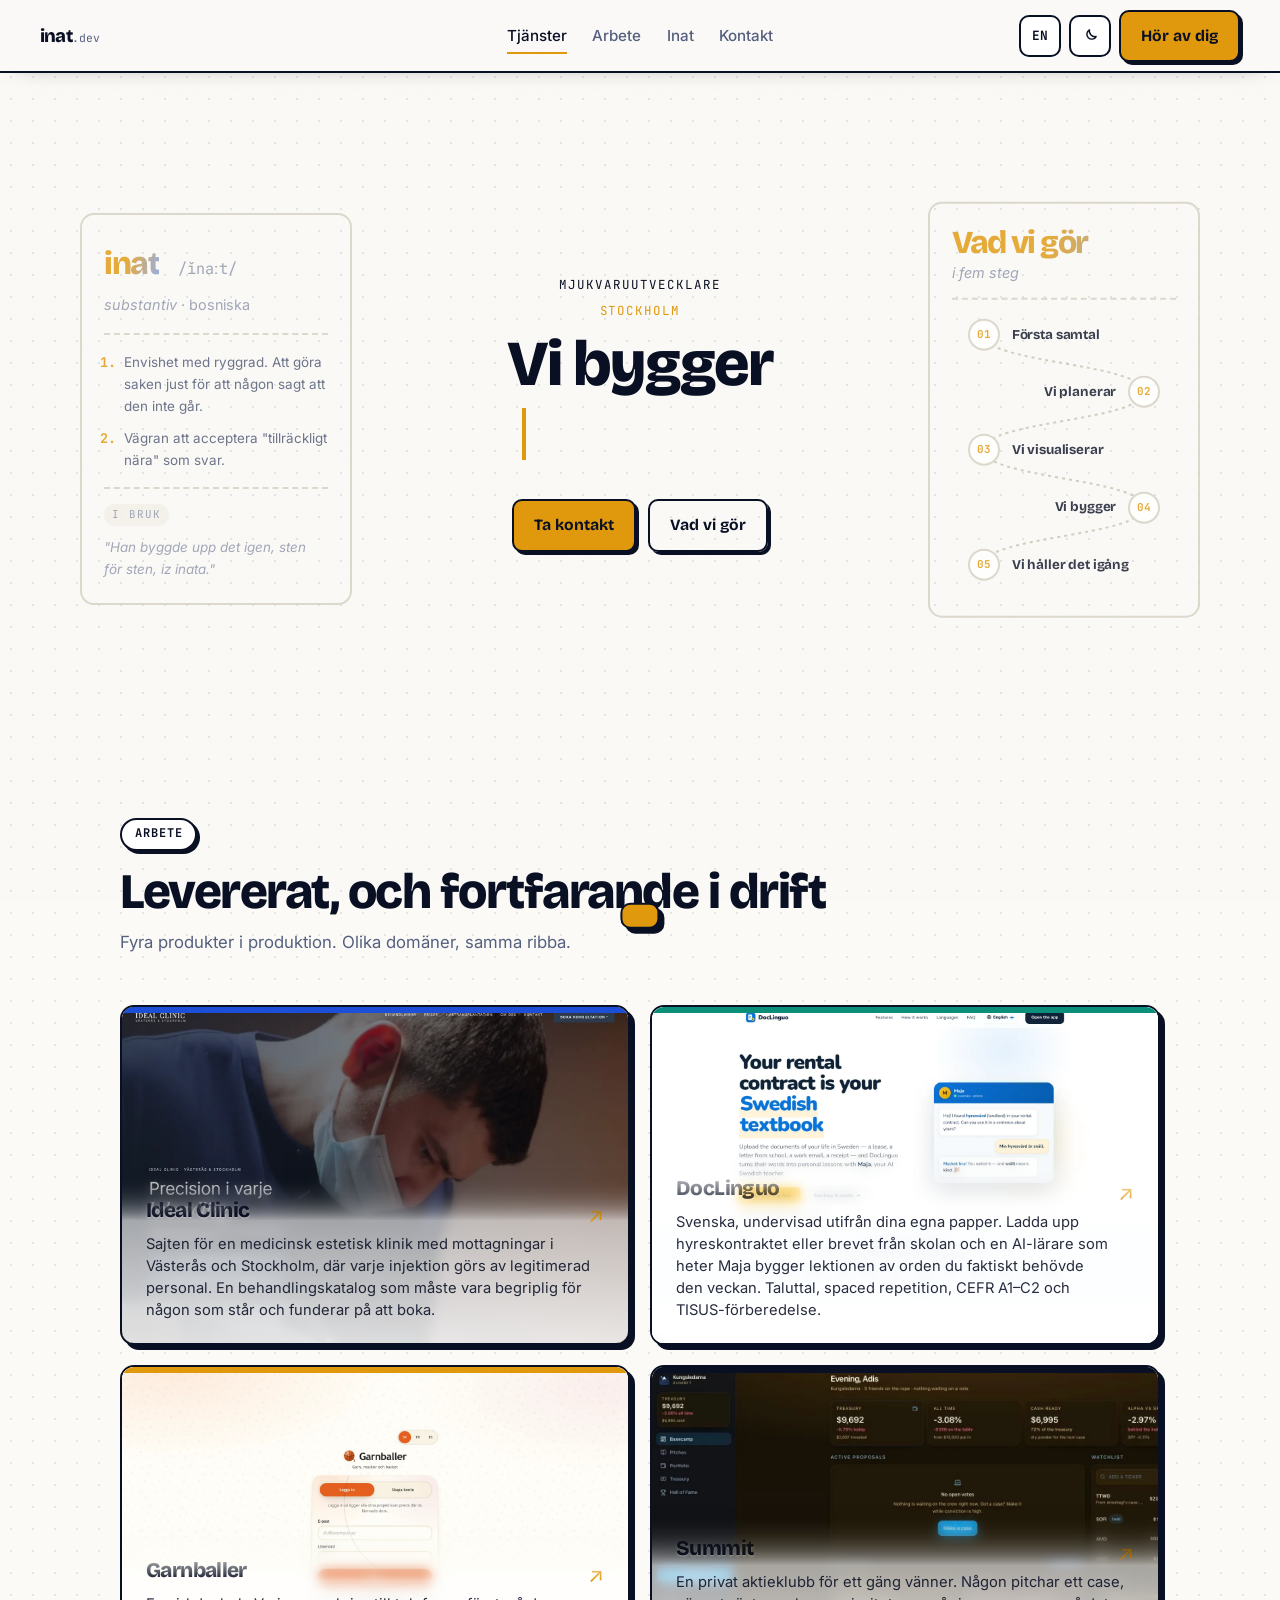
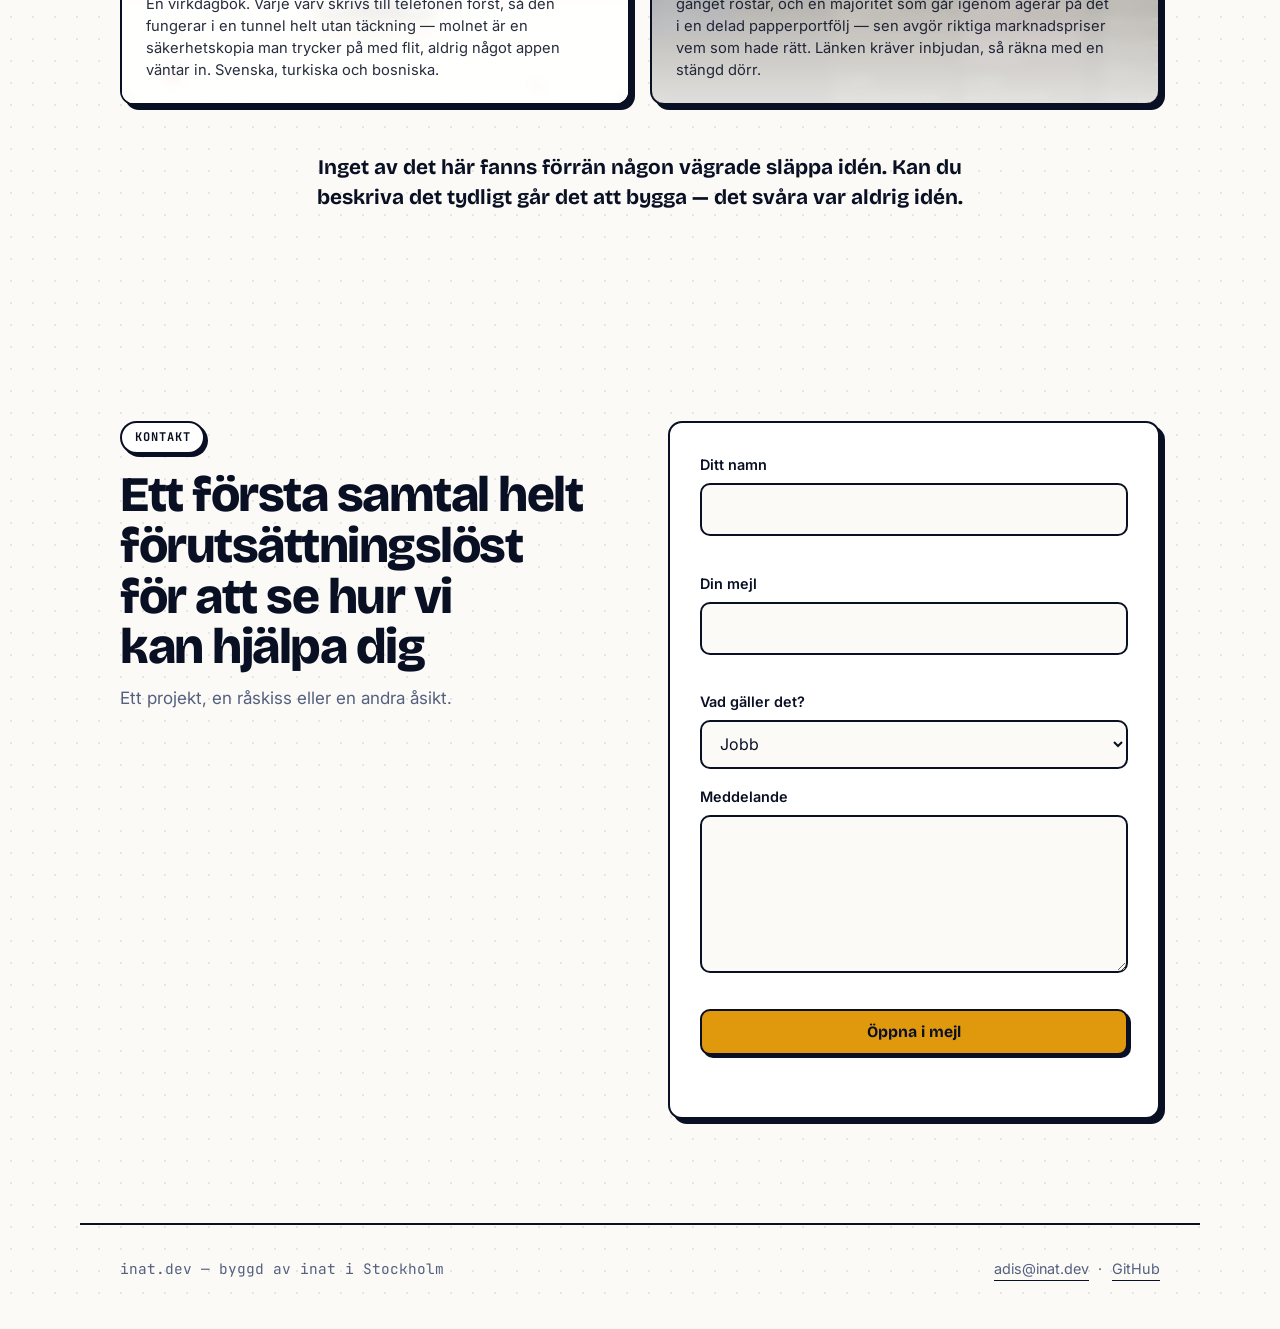
==== commit 0579b061: "Steg 01 heter Första samtal" ====
--- a/index.html
+++ b/index.html
@@ -32,7 +32,7 @@
       href="https://fonts.googleapis.com/css2?family=Bricolage+Grotesque:opsz,wght@12..96,500;12..96,700;12..96,800&family=Inter:wght@400;500;600&family=JetBrains+Mono:wght@400;700&display=swap"
       rel="stylesheet"
     />
-    <link rel="stylesheet" href="/styles.css?v=20260928b" />
+    <link rel="stylesheet" href="/styles.css?v=20260928c" />
 
     <script>
       // Set the theme before first paint so the page never flashes the wrong one.
@@ -325,6 +325,6 @@
     </footer>
 
     <div class="toast" id="toast" role="status" aria-live="polite"></div>
-    <script src="/script.js?v=20260928b" defer></script>
+    <script src="/script.js?v=20260928c" defer></script>
   </body>
 </html>
